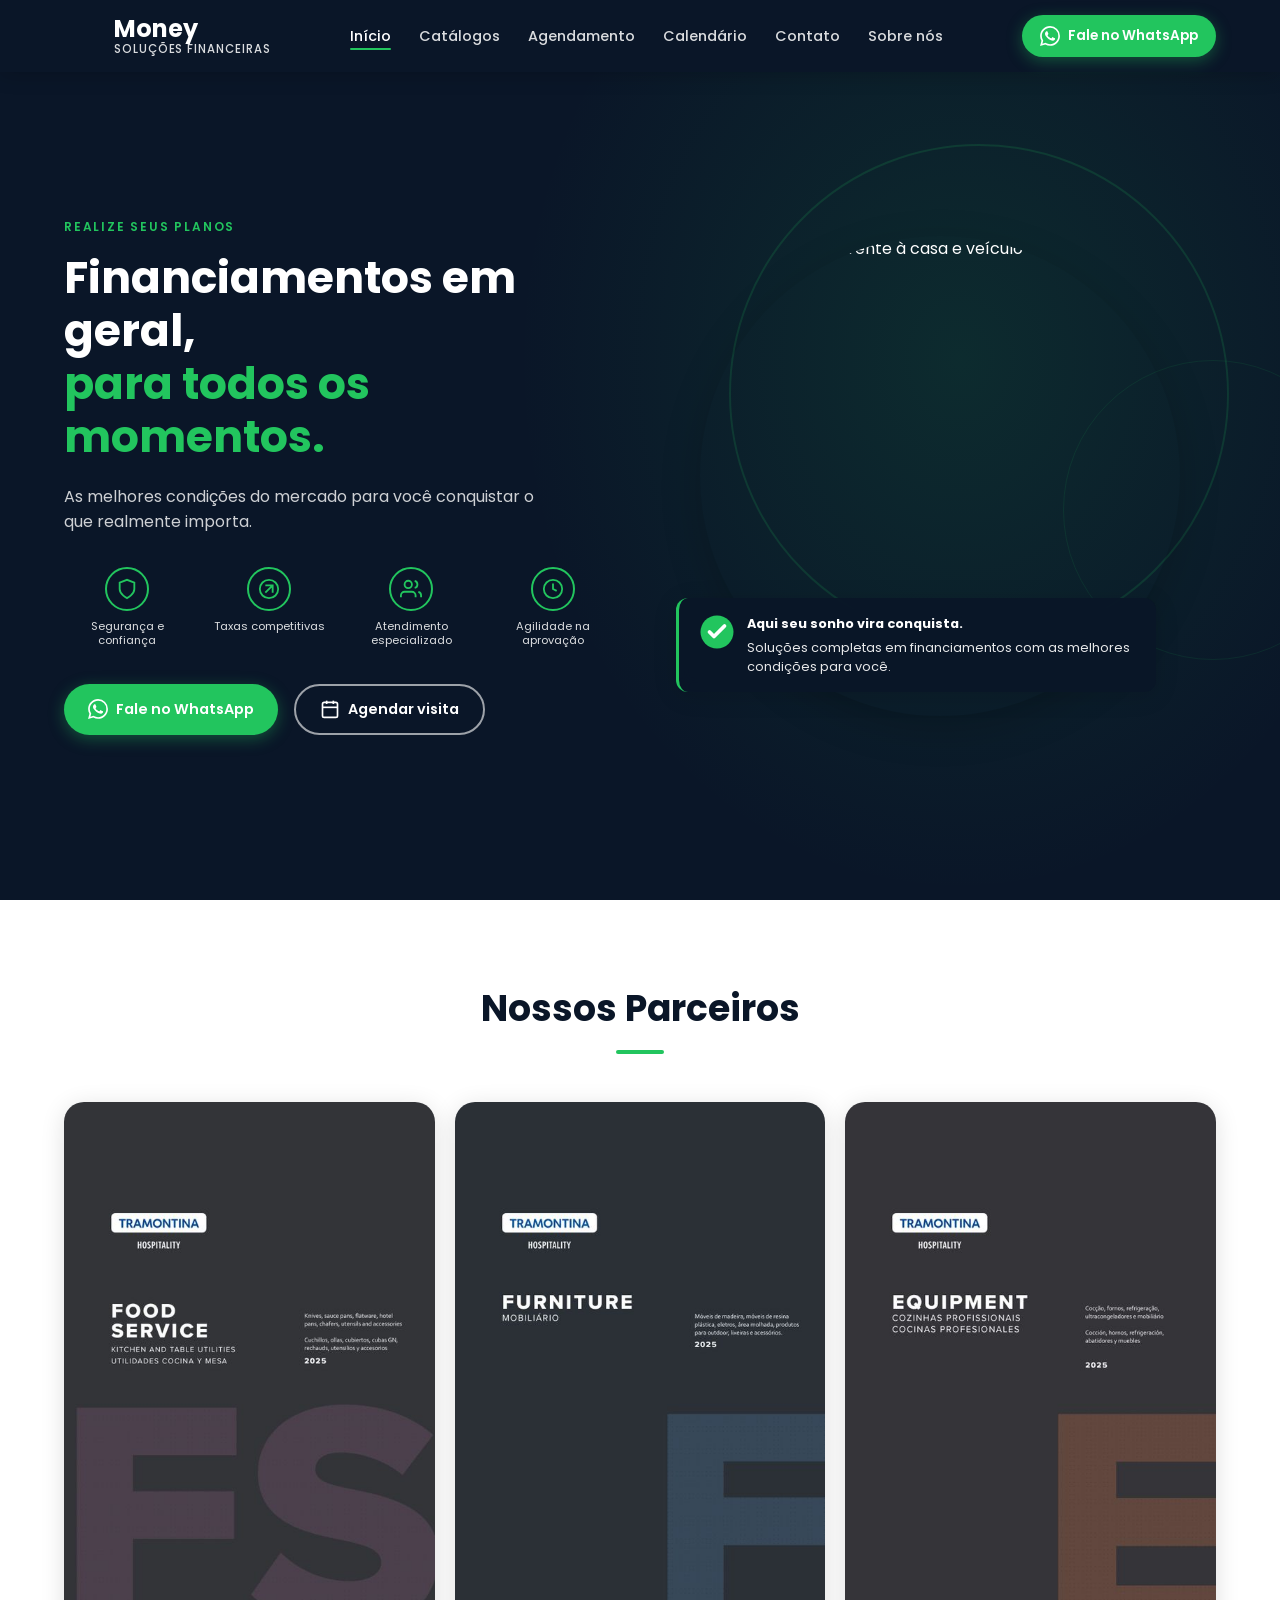
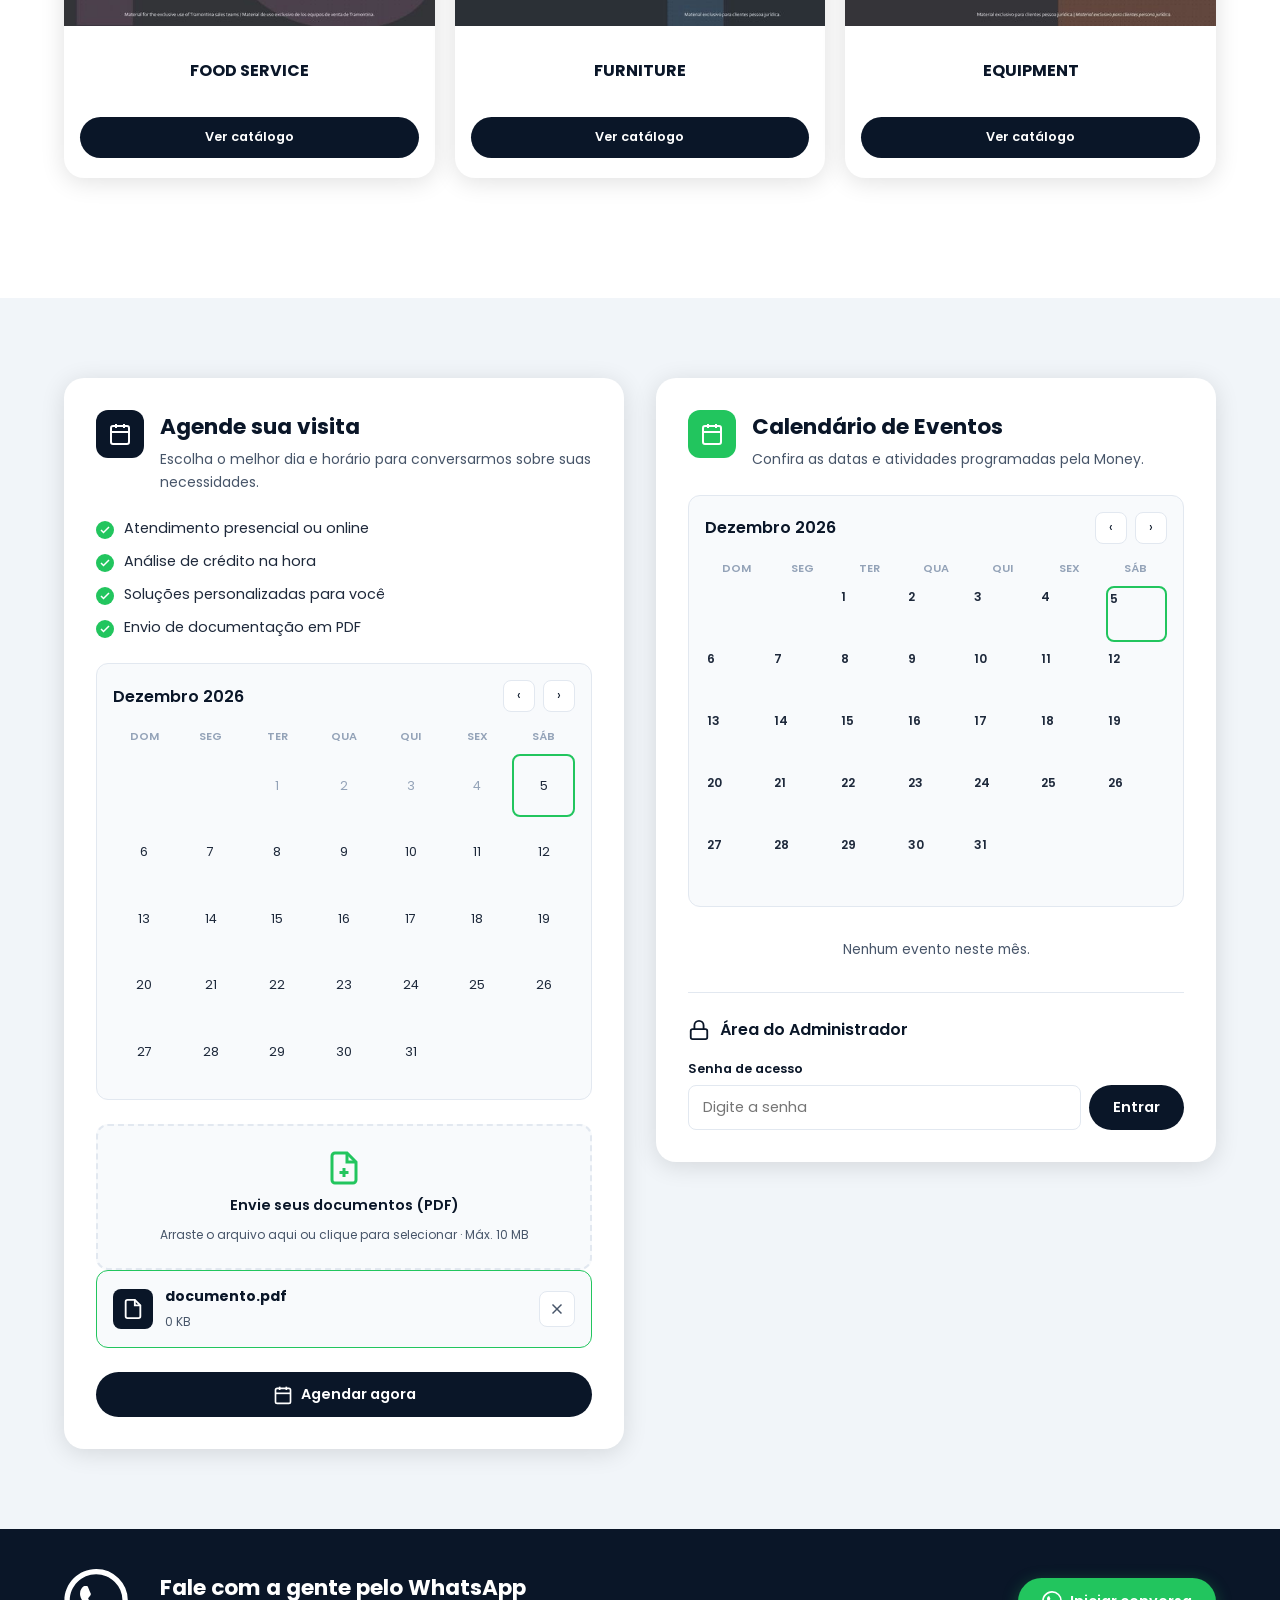
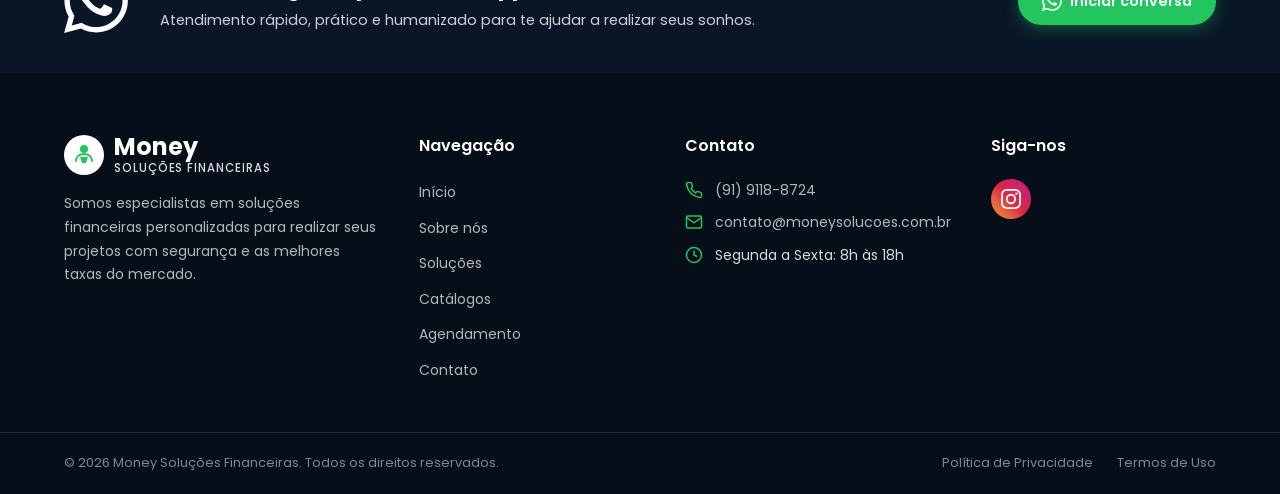
==== index.html @ 81b39c71 "Substituação" ====
<!DOCTYPE html>
<html lang="pt-BR">
<head>
  <meta charset="UTF-8">
  <meta name="viewport" content="width=device-width, initial-scale=1.0">
  <meta name="description" content="Money Soluções Financeiras — Financiamentos em geral com as melhores condições do mercado.">
  <title>Money Soluções Financeiras</title>
  <link rel="preconnect" href="https://fonts.googleapis.com">
  <link rel="preconnect" href="https://fonts.gstatic.com" crossorigin>
  <link href="https://fonts.googleapis.com/css2?family=Poppins:wght@400;500;600;700&display=swap" rel="stylesheet">
  <link rel="stylesheet" href="css/styles.css">
  <link rel="shortcut icon" href="imgs/favicon-32x32.png" type="image/x-icon">
</head>
<body>

  <!-- Header -->
  <header class="header" id="header">
    <div class="container header__inner">
      <a href="#inicio" class="logo">
        <span class="logo__icon" aria-hidden="true">
          
        </span>
        <span class="logo__text">
          <strong>Money</strong>
          <small>SOLUÇÕES FINANCEIRAS</small>
        </span>
      </a>

      <button class="nav-toggle" id="navToggle" aria-label="Abrir menu" aria-expanded="false">
        <span></span><span></span><span></span>
      </button>

      <nav class="nav" id="nav">
        <ul class="nav__list">
          <li><a href="#inicio" class="nav__link nav__link--active">Início</a></li>
          <li><a href="#catalogos" class="nav__link">Catálogos</a></li>
          <li><a href="#agendamento" class="nav__link">Agendamento</a></li>
          <li><a href="#calendario" class="nav__link">Calendário</a></li>
          <li><a href="#contato" class="nav__link">Contato</a></li>
          <li><a href="#sobre" class="nav__link">Sobre nós</a></li>
        </ul>
      </nav>

      <a href="https://wa.me/9191188724" class="btn btn--whatsapp btn--sm header__cta" target="_blank" rel="noopener">
        <svg class="icon" viewBox="0 0 24 24" aria-hidden="true"><path fill="currentColor" d="M17.472 14.382c-.297-.149-1.758-.867-2.03-.967-.273-.099-.471-.148-.67.15-.197.297-.767.966-.94 1.164-.173.199-.347.223-.644.075-.297-.15-1.255-.463-2.39-1.475-.883-.788-1.48-1.761-1.653-2.059-.173-.297-.018-.458.13-.606.134-.133.298-.347.446-.52.149-.174.198-.298.298-.497.099-.198.05-.371-.025-.52-.075-.149-.669-1.612-.916-2.207-.242-.579-.487-.5-.669-.51-.173-.008-.371-.01-.57-.01-.198 0-.52.074-.792.372-.272.297-1.04 1.016-1.04 2.479 0 1.462 1.065 2.875 1.213 3.074.149.198 2.096 3.2 5.077 4.487.709.306 1.262.489 1.694.625.712.227 1.36.195 1.871.118.571-.085 1.758-.719 2.006-1.413.248-.694.248-1.289.173-1.413-.074-.124-.272-.198-.57-.347m-5.421 7.403h-.004a9.87 9.87 0 01-5.031-1.378l-.361-.214-3.741.982.998-3.648-.235-.374a9.86 9.86 0 01-1.51-5.26c.001-5.45 4.436-9.884 9.888-9.884 2.64 0 5.122 1.03 6.988 2.898a9.825 9.825 0 012.893 6.994c-.003 5.45-4.435 9.884-9.885 9.884m8.413-18.297A11.815 11.815 0 0012.05 0C5.495 0 .16 5.335.157 11.892c0 2.096.547 4.142 1.588 5.945L.057 24l6.305-1.654a11.882 11.882 0 005.683 1.448h.005c6.554 0 11.89-5.335 11.893-11.893a11.821 11.821 0 00-3.48-8.413z"/></svg>
        Fale no WhatsApp
      </a>
    </div>
  </header>

  <main>
    <!-- Hero -->
    <section class="hero" id="inicio">
      <div class="hero__bg-shape" aria-hidden="true"></div>
      <div class="container hero__grid">
        <div class="hero__content">
          <p class="hero__label">REALIZE SEUS PLANOS</p>
          <h1 class="hero__title">
            Financiamentos em geral,<br>
            <span class="text-green">para todos os momentos.</span>
          </h1>
          <p class="hero__subtitle">
            As melhores condições do mercado para você conquistar o que realmente importa.
          </p>

          <ul class="hero__features">
            <li>
              <span class="feature-icon" aria-hidden="true">
                <svg viewBox="0 0 24 24" fill="none" stroke="currentColor" stroke-width="2"><path d="M12 22s8-4 8-10V5l-8-3-8 3v7c0 6 8 10 8 10z"/></svg>
              </span>
              <span>Segurança e confiança</span>
            </li>
            <li>
              <span class="feature-icon" aria-hidden="true">
                <svg viewBox="0 0 24 24" fill="none" stroke="currentColor" stroke-width="2"><circle cx="12" cy="12" r="10"/><path d="M16 8l-8 8M8 8h8v8"/></svg>
              </span>
              <span>Taxas competitivas</span>
            </li>
            <li>
              <span class="feature-icon" aria-hidden="true">
                <svg viewBox="0 0 24 24" fill="none" stroke="currentColor" stroke-width="2"><path d="M17 21v-2a4 4 0 00-4-4H5a4 4 0 00-4 4v2"/><circle cx="9" cy="7" r="4"/><path d="M23 21v-2a4 4 0 00-3-3.87M16 3.13a4 4 0 010 7.75"/></svg>
              </span>
              <span>Atendimento especializado</span>
            </li>
            <li>
              <span class="feature-icon" aria-hidden="true">
                <svg viewBox="0 0 24 24" fill="none" stroke="currentColor" stroke-width="2"><circle cx="12" cy="12" r="10"/><polyline points="12 6 12 12 16 14"/></svg>
              </span>
              <span>Agilidade na aprovação</span>
            </li>
          </ul>

          <div class="hero__actions">
            <a href="https://wa.me/9191188724" class="btn btn--whatsapp" target="_blank" rel="noopener">
              <svg class="icon" viewBox="0 0 24 24" aria-hidden="true"><path fill="currentColor" d="M17.472 14.382c-.297-.149-1.758-.867-2.03-.967-.273-.099-.471-.148-.67.15-.197.297-.767.966-.94 1.164-.173.199-.347.223-.644.075-.297-.15-1.255-.463-2.39-1.475-.883-.788-1.48-1.761-1.653-2.059-.173-.297-.018-.458.13-.606.134-.133.298-.347.446-.52.149-.174.198-.298.298-.497.099-.198.05-.371-.025-.52-.075-.149-.669-1.612-.916-2.207-.242-.579-.487-.5-.669-.51-.173-.008-.371-.01-.57-.01-.198 0-.52.074-.792.372-.272.297-1.04 1.016-1.04 2.479 0 1.462 1.065 2.875 1.213 3.074.149.198 2.096 3.2 5.077 4.487.709.306 1.262.489 1.694.625.712.227 1.36.195 1.871.118.571-.085 1.758-.719 2.006-1.413.248-.694.248-1.289.173-1.413-.074-.124-.272-.198-.57-.347m-5.421 7.403h-.004a9.87 9.87 0 01-5.031-1.378l-.361-.214-3.741.982.998-3.648-.235-.374a9.86 9.86 0 01-1.51-5.26c.001-5.45 4.436-9.884 9.888-9.884 2.64 0 5.122 1.03 6.988 2.898a9.825 9.825 0 012.893 6.994c-.003 5.45-4.435 9.884-9.885 9.884m8.413-18.297A11.815 11.815 0 0012.05 0C5.495 0 .16 5.335.157 11.892c0 2.096.547 4.142 1.588 5.945L.057 24l6.305-1.654a11.882 11.882 0 005.683 1.448h.005c6.554 0 11.89-5.335 11.893-11.893a11.821 11.821 0 00-3.48-8.413z"/></svg>
              Fale no WhatsApp
            </a>
            <a href="#agendamento" class="btn btn--outline">
              <svg class="icon" viewBox="0 0 24 24" fill="none" stroke="currentColor" stroke-width="2" aria-hidden="true"><rect x="3" y="4" width="18" height="18" rx="2"/><line x1="16" y1="2" x2="16" y2="6"/><line x1="8" y1="2" x2="8" y2="6"/><line x1="3" y1="10" x2="21" y2="10"/></svg>
              Agendar visita
            </a>
          </div>
        </div>

        <div class="hero__visual">
          <div class="hero__image-wrap">
            <img
              src="https://images.unsplash.com/photo-1600596542815-ffad4c1539a9?w=800&q=80"
              alt="Família feliz em frente à casa e veículo"
              class="hero__image"
              width="560"
              height="560"
              loading="eager"
            >
            <div class="hero__badge">
              <span class="hero__badge-icon" aria-hidden="true">
                <svg viewBox="0 0 24 24" fill="none"><circle cx="12" cy="12" r="11" fill="#22c55e"/><path d="M7 12l3 3 7-7" stroke="#fff" stroke-width="2.5" stroke-linecap="round" stroke-linejoin="round"/></svg>
              </span>
              <p><strong>Aqui seu sonho vira conquista.</strong> Soluções completas em financiamentos com as melhores condições para você.</p>
            </div>
          </div>
        </div>
      </div>
    </section>

    <!-- Catálogos -->
    <section class="catalogos section" id="catalogos">
      <div class="container">
        <header class="section-header">
          <h2 class="section-title">Nossos Parceiros</h2>
          <span class="section-title__line" aria-hidden="true"></span>
        </header>

        <div class="catalogos__grid">
          <article class="catalog-card">
            <div class="catalog-card__image">
              <img src="imgs/medium_AF_DIGITAL_2024_maio_catalogo_hospitality_FOOD_SERVICE_MI_001_d0ae84a3a0.jpg" alt="FOOD SERVICE" loading="lazy">
              
            </div>
            <div class="catalog-card__body">
              <h3>FOOD SERVICE</h3>
              <br>
              <a href="pdfcatalogos/Food_Service_eabf51e81a.pdf" class="btn btn--navy btn--block" target="_blank">Ver catálogo</a>
            </div>
          </article>

          <article class="catalog-card">
            <div class="catalog-card__image">
              <img src="imgs/medium_AF_DIGITAL_2024_maio_Livro_Catalogo_FURNITURE_001_edd5e7db1a.jpg" alt="FURNITURE" loading="lazy">
            </div>
            <div class="catalog-card__body">
              <h3>FURNITURE</h3>
              <br>
              <a href="pdfcatalogos/Furniture_2b51662fce.pdf" class="btn btn--navy btn--block" target="_blank">Ver catálogo</a>
            </div>
          </article>

          <article class="catalog-card">
            <div class="catalog-card__image">
              <img src="imgs/medium_Equipment_712d66e584.jpg" alt="EQUIPMENT" loading="lazy">
            </div>
            <div class="catalog-card__body">
              <h3>EQUIPMENT</h3>
              <br>
              <a href="pdfcatalogos/Catalogo_Hospitality_Equipment_3b099ab7de.pdf" class="btn btn--navy btn--block" target="_blank">Ver catálogo</a>
            </div>
          </article>
        </div>
      </div>
    </section>

    <!-- Agendamento -->
    <section class="dual section" id="agendamento">
      <div class="container dual__grid">
        <div class="dual-card dual-card--schedule">
          <div class="dual-card__header">
            <span class="dual-card__icon" aria-hidden="true">
              <svg viewBox="0 0 24 24" fill="none" stroke="currentColor" stroke-width="2"><rect x="3" y="4" width="18" height="18" rx="2"/><line x1="16" y1="2" x2="16" y2="6"/><line x1="8" y1="2" x2="8" y2="6"/><line x1="3" y1="10" x2="21" y2="10"/></svg>
            </span>
            <div>
              <h2>Agende sua visita</h2>
              <p>Escolha o melhor dia e horário para conversarmos sobre suas necessidades.</p>
            </div>
          </div>

          <ul class="check-list">
            <li>Atendimento presencial ou online</li>
            <li>Análise de crédito na hora</li>
            <li>Soluções personalizadas para você</li>
            <li>Envio de documentação em PDF</li>
          </ul>

          <div class="calendar" id="calendar" aria-label="Calendário de agendamento"></div>

          <div class="pdf-upload">
            <label class="pdf-upload__label" for="pdfAgendamento">
              <svg class="pdf-upload__icon" viewBox="0 0 24 24" fill="none" stroke="currentColor" stroke-width="2" aria-hidden="true">
                <path d="M14 2H6a2 2 0 00-2 2v16a2 2 0 002 2h12a2 2 0 002-2V8z"/>
                <polyline points="14 2 14 8 20 8"/>
                <line x1="12" y1="18" x2="12" y2="12"/>
                <line x1="9" y1="15" x2="15" y2="15"/>
              </svg>
              <span class="pdf-upload__title">Envie seus documentos (PDF)</span>
              <span class="pdf-upload__hint">Arraste o arquivo aqui ou clique para selecionar · Máx. 10 MB</span>
            </label>
            <input
              type="file"
              id="pdfAgendamento"
              class="pdf-upload__input"
              accept="application/pdf,.pdf"
              hidden
            >
            <div class="pdf-upload__preview" id="pdfPreview" hidden>
              <span class="pdf-upload__file-icon" aria-hidden="true">
                <svg viewBox="0 0 24 24" fill="none" stroke="currentColor" stroke-width="2"><path d="M14 2H6a2 2 0 00-2 2v16a2 2 0 002 2h12a2 2 0 002-2V8z"/><polyline points="14 2 14 8 20 8"/></svg>
              </span>
              <div class="pdf-upload__file-info">
                <strong id="pdfFileName">documento.pdf</strong>
                <span id="pdfFileSize">0 KB</span>
              </div>
              <button type="button" class="pdf-upload__remove" id="pdfRemove" aria-label="Remover arquivo">
                <svg viewBox="0 0 24 24" fill="none" stroke="currentColor" stroke-width="2"><line x1="18" y1="6" x2="6" y2="18"/><line x1="6" y1="6" x2="18" y2="18"/></svg>
              </button>
            </div>
            <p class="pdf-upload__error" id="pdfError" role="alert" hidden></p>
          </div>

          <button type="button" class="btn btn--navy btn--block" id="btnAgendar">
            <svg class="icon" viewBox="0 0 24 24" fill="none" stroke="currentColor" stroke-width="2" aria-hidden="true"><rect x="3" y="4" width="18" height="18" rx="2"/><line x1="16" y1="2" x2="16" y2="6"/><line x1="8" y1="2" x2="8" y2="6"/><line x1="3" y1="10" x2="21" y2="10"/></svg>
            Agendar agora
          </button>
        </div>

        <div class="dual-card dual-card--events" id="calendario">
          <div class="dual-card__header">
            <span class="dual-card__icon dual-card__icon--events" aria-hidden="true">
              <svg viewBox="0 0 24 24" fill="none" stroke="currentColor" stroke-width="2"><rect x="3" y="4" width="18" height="18" rx="2"/><line x1="16" y1="2" x2="16" y2="6"/><line x1="8" y1="2" x2="8" y2="6"/><line x1="3" y1="10" x2="21" y2="10"/><line x1="8" y1="14" x2="8" y2="14.01"/><line x1="12" y1="14" x2="12" y2="14.01"/><line x1="16" y1="14" x2="16" y2="14.01"/><line x1="8" y1="18" x2="8" y2="18.01"/><line x1="12" y1="18" x2="12" y2="18.01"/></svg>
            </span>
            <div>
              <h2>Calendário de Eventos</h2>
              <p>Confira as datas e atividades programadas pela Money.</p>
            </div>
          </div>

          <div class="calendar calendar--events" id="calendarEvents" aria-label="Calendário de eventos"></div>

          <ul class="events-list" id="eventsList" aria-label="Eventos do mês"></ul>

          <div class="admin-panel" id="adminPanel">
            <div class="admin-panel__header">
              <svg viewBox="0 0 24 24" fill="none" stroke="currentColor" stroke-width="2" aria-hidden="true"><rect x="3" y="11" width="18" height="11" rx="2"/><path d="M7 11V7a5 5 0 0110 0v4"/></svg>
              <h3>Área do Administrador</h3>
            </div>

            <form class="admin-login" id="adminLoginForm">
              <label for="adminPassword">Senha de acesso</label>
              <div class="admin-login__row">
                <input
                  type="password"
                  id="adminPassword"
                  name="adminPassword"
                  placeholder="Digite a senha"
                  autocomplete="current-password"
                  required
                >
                <button type="submit" class="btn btn--navy">Entrar</button>
              </div>
              <p class="admin-login__error" id="adminLoginError" role="alert" hidden></p>
            </form>

            <div class="admin-tools" id="adminTools" hidden>
              <p class="admin-tools__hint">
                Clique em um dia no calendário acima para cadastrar ou editar o nome do evento.
              </p>
              <p class="admin-tools__date" id="adminSelectedDate">Nenhuma data selecionada</p>
              <label for="adminEventName">Nome do evento</label>
              <input
                type="text"
                id="adminEventName"
                placeholder="Ex.: Palestra de financiamento"
                maxlength="80"
              >
              <div class="admin-tools__actions">
                <button type="button" class="btn btn--whatsapp" id="btnSaveEvent">Salvar evento</button>
                <button type="button" class="btn btn--outline-admin" id="btnRemoveEvent">Remover</button>
              </div>
              <button type="button" class="btn btn--navy btn--block admin-logout" id="btnAdminLogout">Sair da área administrativa</button>
            </div>
          </div>
        </div>
      </div>
    </section>

    <!-- WhatsApp CTA -->
    <section class="whatsapp-bar">
      <div class="container whatsapp-bar__inner">
        <span class="whatsapp-bar__icon" aria-hidden="true">
          <svg viewBox="0 0 24 24"><path fill="currentColor" d="M17.472 14.382c-.297-.149-1.758-.867-2.03-.967-.273-.099-.471-.148-.67.15-.197.297-.767.966-.94 1.164-.173.199-.347.223-.644.075-.297-.15-1.255-.463-2.39-1.475-.883-.788-1.48-1.761-1.653-2.059-.173-.297-.018-.458.13-.606.134-.133.298-.347.446-.52.149-.174.198-.298.298-.497.099-.198.05-.371-.025-.52-.075-.149-.669-1.612-.916-2.207-.242-.579-.487-.5-.669-.51-.173-.008-.371-.01-.57-.01-.198 0-.52.074-.792.372-.272.297-1.04 1.016-1.04 2.479 0 1.462 1.065 2.875 1.213 3.074.149.198 2.096 3.2 5.077 4.487.709.306 1.262.489 1.694.625.712.227 1.36.195 1.871.118.571-.085 1.758-.719 2.006-1.413.248-.694.248-1.289.173-1.413-.074-.124-.272-.198-.57-.347m-5.421 7.403h-.004a9.87 9.87 0 01-5.031-1.378l-.361-.214-3.741.982.998-3.648-.235-.374a9.86 9.86 0 01-1.51-5.26c.001-5.45 4.436-9.884 9.888-9.884 2.64 0 5.122 1.03 6.988 2.898a9.825 9.825 0 012.893 6.994c-.003 5.45-4.435 9.884-9.885 9.884m8.413-18.297A11.815 11.815 0 0012.05 0C5.495 0 .16 5.335.157 11.892c0 2.096.547 4.142 1.588 5.945L.057 24l6.305-1.654a11.882 11.882 0 005.683 1.448h.005c6.554 0 11.89-5.335 11.893-11.893a11.821 11.821 0 00-3.48-8.413z"/></svg>
        </span>
        <div class="whatsapp-bar__text">
          <h2>Fale com a gente pelo WhatsApp</h2>
          <p>Atendimento rápido, prático e humanizado para te ajudar a realizar seus sonhos.</p>
        </div>
        <a href="https://wa.me/9191188724" class="btn btn--whatsapp" target="_blank" rel="noopener">
          <svg class="icon" viewBox="0 0 24 24" aria-hidden="true"><path fill="currentColor" d="M17.472 14.382c-.297-.149-1.758-.867-2.03-.967-.273-.099-.471-.148-.67.15-.197.297-.767.966-.94 1.164-.173.199-.347.223-.644.075-.297-.15-1.255-.463-2.39-1.475-.883-.788-1.48-1.761-1.653-2.059-.173-.297-.018-.458.13-.606.134-.133.298-.347.446-.52.149-.174.198-.298.298-.497.099-.198.05-.371-.025-.52-.075-.149-.669-1.612-.916-2.207-.242-.579-.487-.5-.669-.51-.173-.008-.371-.01-.57-.01-.198 0-.52.074-.792.372-.272.297-1.04 1.016-1.04 2.479 0 1.462 1.065 2.875 1.213 3.074.149.198 2.096 3.2 5.077 4.487.709.306 1.262.489 1.694.625.712.227 1.36.195 1.871.118.571-.085 1.758-.719 2.006-1.413.248-.694.248-1.289.173-1.413-.074-.124-.272-.198-.57-.347m-5.421 7.403h-.004a9.87 9.87 0 01-5.031-1.378l-.361-.214-3.741.982.998-3.648-.235-.374a9.86 9.86 0 01-1.51-5.26c.001-5.45 4.436-9.884 9.888-9.884 2.64 0 5.122 1.03 6.988 2.898a9.825 9.825 0 012.893 6.994c-.003 5.45-4.435 9.884-9.885 9.884m8.413-18.297A11.815 11.815 0 0012.05 0C5.495 0 .16 5.335.157 11.892c0 2.096.547 4.142 1.588 5.945L.057 24l6.305-1.654a11.882 11.882 0 005.683 1.448h.005c6.554 0 11.89-5.335 11.893-11.893a11.821 11.821 0 00-3.48-8.413z"/></svg>
          Iniciar conversa
        </a>
      </div>
    </section>
  </main>

  <!-- Footer -->
  <footer class="footer" id="contato">
    <div class="container footer__grid">
      <div class="footer__brand" id="sobre">
        <a href="#inicio" class="logo logo--footer">
          <span class="logo__icon" aria-hidden="true">
            <svg viewBox="0 0 40 40" fill="none"><circle cx="20" cy="20" r="20" fill="#fff"/><path d="M12 26c0-4 3-7 8-7s8 3 8 7" stroke="#22c55e" stroke-width="2" stroke-linecap="round"/><circle cx="20" cy="14" r="4" fill="#22c55e"/><path d="M16 22h8l-2 6h-4l-2-6z" fill="#22c55e"/></svg>
          </span>
          <span class="logo__text">
            <strong>Money</strong>
            <small>SOLUÇÕES FINANCEIRAS</small>
          </span>
        </a>
        <p>Somos especialistas em soluções financeiras personalizadas para realizar seus projetos com segurança e as melhores taxas do mercado.</p>
      </div>

      <div class="footer__col">
        <h3>Navegação</h3>
        <ul>
          <li><a href="#inicio">Início</a></li>
          <li><a href="#sobre">Sobre nós</a></li>
          <li><a href="#solucoes">Soluções</a></li>
          <li><a href="#catalogos">Catálogos</a></li>
          <li><a href="#agendamento">Agendamento</a></li>
          <li><a href="#contato">Contato</a></li>
        </ul>
      </div>

      <div class="footer__col">
        <h3>Contato</h3>
        <ul class="footer__contact">
          <li>
            <svg viewBox="0 0 24 24" fill="none" stroke="currentColor" stroke-width="2" aria-hidden="true"><path d="M22 16.92v3a2 2 0 01-2.18 2 19.79 19.79 0 01-8.63-3.07 19.5 19.5 0 01-6-6 19.79 19.79 0 01-3.07-8.67A2 2 0 014.11 2h3a2 2 0 012 1.72c.127.96.361 1.903.7 2.81a2 2 0 01-.45 2.11L8.09 9.91a16 16 0 006 6l1.27-1.27a2 2 0 012.11-.45c.907.339 1.85.573 2.81.7A2 2 0 0122 16.92z"/></svg>
            <a href="tel:+9191188724">(91) 9118-8724</a>
          </li>
          <li>
            <svg viewBox="0 0 24 24" fill="none" stroke="currentColor" stroke-width="2" aria-hidden="true"><path d="M4 4h16c1.1 0 2 .9 2 2v12c0 1.1-.9 2-2 2H4c-1.1 0-2-.9-2-2V6c0-1.1.9-2 2-2z"/><polyline points="22,6 12,13 2,6"/></svg>
            <a href="mailto:contato@moneysolucoes.com.br">contato@moneysolucoes.com.br</a>
          </li>
          <li>
            <svg viewBox="0 0 24 24" fill="none" stroke="currentColor" stroke-width="2" aria-hidden="true"><circle cx="12" cy="12" r="10"/><polyline points="12 6 12 12 16 14"/></svg>
            <span>Segunda a Sexta: 8h às 18h</span>
          </li>
        </ul>
      </div>

      <div class="footer__col">
        <h3>Siga-nos</h3>
        <div class="footer__social">
          <a href="https://www.instagram.com/moneysolucoes_?igsh=MWNoZ2EzMGhvNzdicQ==" class="social-link social-link--ig" aria-label="Instagram">
            <svg viewBox="0 0 24 24" fill="currentColor"><path d="M12 2.163c3.204 0 3.584.012 4.85.07 3.252.148 4.771 1.691 4.919 4.919.058 1.265.069 1.645.069 4.849 0 3.205-.012 3.584-.069 4.849-.149 3.225-1.664 4.771-4.919 4.919-1.266.058-1.644.07-4.85.07-3.204 0-3.584-.012-4.849-.07-3.26-.149-4.771-1.699-4.919-4.92-.058-1.265-.07-1.644-.07-4.849 0-3.204.013-3.583.07-4.849.149-3.227 1.664-4.771 4.919-4.919 1.266-.057 1.645-.069 4.849-.069zM12 0C8.741 0 8.333.014 7.053.072 2.695.272.273 2.69.073 7.052.014 8.333 0 8.741 0 12c0 3.259.014 3.668.072 4.948.2 4.358 2.618 6.78 6.98 6.98C8.333 23.986 8.741 24 12 24c3.259 0 3.668-.014 4.948-.072 4.354-.2 6.782-2.618 6.979-6.98.059-1.28.073-1.689.073-4.948 0-3.259-.014-3.667-.072-4.947-.196-4.354-2.617-6.78-6.979-6.98C15.668.014 15.259 0 12 0zm0 5.838a6.162 6.162 0 100 12.324 6.162 6.162 0 000-12.324zM12 16a4 4 0 110-8 4 4 0 010 8zm6.406-11.845a1.44 1.44 0 100 2.881 1.44 1.44 0 000-2.881z"/></svg>
          </a>
          
        </div>
      </div>
    </div>

    <div class="footer__bottom">
      <div class="container footer__bottom-inner">
        <p>&copy; 2026 Money Soluções Financeiras. Todos os direitos reservados.</p>
        <div class="footer__legal">
          <a href="#">Política de Privacidade</a>
          <a href="#">Termos de Uso</a>
        </div>
      </div>
    </div>
  </footer>

  <script src="js/main.js"></script>
</body>
</html>
---- css/styles.css ----
/* ===== Variables ===== */
:root {
  --navy: #0a1628;
  --navy-dark: #060e1a;
  --navy-mid: #0f2744;
  --green: #22c55e;
  --green-dark: #16a34a;
  --green-light: #4ade80;
  --white: #ffffff;
  --gray-50: #f8fafc;
  --gray-100: #f1f5f9;
  --gray-200: #e2e8f0;
  --gray-400: #94a3b8;
  --gray-600: #475569;
  --gray-800: #1e293b;
  --shadow: 0 4px 24px rgba(0, 0, 0, 0.12);
  --shadow-lg: 0 12px 40px rgba(0, 0, 0, 0.18);
  --radius: 12px;
  --radius-lg: 20px;
  --radius-pill: 999px;
  --font: 'Poppins', system-ui, sans-serif;
  --header-h: 72px;
  --transition: 0.25s ease;
}

/* ===== Reset ===== */
*, *::before, *::after {
  box-sizing: border-box;
  margin: 0;
  padding: 0;
}

html {
  scroll-behavior: smooth;
}

body {
  font-family: var(--font);
  font-size: 16px;
  line-height: 1.6;
  color: var(--gray-800);
  background: var(--white);
  overflow-x: hidden;
}

img {
  max-width: 100%;
  height: auto;
  display: block;
}

a {
  color: inherit;
  text-decoration: none;
}

ul {
  list-style: none;
}

button {
  font-family: inherit;
  cursor: pointer;
  border: none;
  background: none;
}

/* ===== Utilities ===== */
.container {
  width: 100%;
  max-width: 1200px;
  margin: 0 auto;
  padding: 0 24px;
}

.text-green {
  color: var(--green);
}

.section {
  padding: 80px 0;
}

.section-header {
  text-align: center;
  margin-bottom: 48px;
}

.section-title {
  font-size: clamp(1.75rem, 4vw, 2.25rem);
  font-weight: 700;
  color: var(--navy);
}

.section-title__line {
  display: block;
  width: 48px;
  height: 4px;
  background: var(--green);
  border-radius: 2px;
  margin: 12px auto 0;
}

.icon {
  width: 20px;
  height: 20px;
  flex-shrink: 0;
}

.icon--arrow {
  width: 18px;
  height: 18px;
}

/* ===== Buttons ===== */
.btn {
  display: inline-flex;
  align-items: center;
  justify-content: center;
  gap: 8px;
  padding: 12px 24px;
  font-size: 0.9rem;
  font-weight: 600;
  border-radius: var(--radius-pill);
  transition: transform var(--transition), box-shadow var(--transition), background var(--transition);
  white-space: nowrap;
}

.btn:hover {
  transform: translateY(-2px);
}

.btn--sm {
  padding: 10px 18px;
  font-size: 0.85rem;
}

.btn--whatsapp {
  background: var(--green);
  color: var(--white);
  box-shadow: 0 4px 16px rgba(34, 197, 94, 0.35);
}

.btn--whatsapp:hover {
  background: var(--green-dark);
  box-shadow: 0 6px 20px rgba(34, 197, 94, 0.45);
}

.btn--outline {
  background: transparent;
  color: var(--white);
  border: 2px solid rgba(255, 255, 255, 0.6);
}

.btn--outline:hover {
  background: rgba(255, 255, 255, 0.1);
  border-color: var(--white);
}

.btn--navy {
  background: var(--navy);
  color: var(--white);
}

.btn--navy:hover {
  background: var(--navy-mid);
}

.btn--block {
  width: 100%;
}

.btn--wide {
  padding: 16px 40px;
  font-size: 1rem;
}

/* ===== Header ===== */
.header {
  position: fixed;
  top: 0;
  left: 0;
  right: 0;
  z-index: 1000;
  background: var(--navy);
  height: var(--header-h);
  box-shadow: 0 2px 20px rgba(0, 0, 0, 0.2);
}

.header__inner {
  display: flex;
  align-items: center;
  justify-content: space-between;
  height: var(--header-h);
  gap: 24px;
}

.logo {
  display: flex;
  align-items: center;
  gap: 10px;
  color: var(--white);
  flex-shrink: 0;
}

.logo__icon {
  width: 40px;
  height: 40px;
  flex-shrink: 0;
}

.logo__icon svg {
  width: 100%;
  height: 100%;
}

.logo__text {
  display: flex;
  flex-direction: column;
  line-height: 1.2;
}

.logo__text strong {
  font-size: 1.5rem;
  font-weight: 700;
}

.logo__text small {
  font-size: 0.72rem;
  letter-spacing: 0.08em;
  opacity: 0.85;
  font-weight: 500;
}

.nav__list {
  display: flex;
  align-items: center;
  gap: 28px;
}

.nav__link {
  color: rgba(255, 255, 255, 0.85);
  font-size: 0.9rem;
  font-weight: 500;
  transition: color var(--transition);
  position: relative;
  padding-bottom: 4px;
}

.nav__link:hover,
.nav__link--active {
  color: var(--white);
}

.nav__link--active::after {
  content: '';
  position: absolute;
  bottom: 0;
  left: 0;
  right: 0;
  height: 2px;
  background: var(--green);
  border-radius: 1px;
}

.nav-toggle {
  display: none;
  flex-direction: column;
  gap: 5px;
  padding: 8px;
}

.nav-toggle span {
  display: block;
  width: 24px;
  height: 2px;
  background: var(--white);
  border-radius: 2px;
  transition: var(--transition);
}

.header__cta {
  flex-shrink: 0;
}

/* ===== Hero ===== */
.hero {
  position: relative;
  background: var(--navy);
  color: var(--white);
  padding: calc(var(--header-h) + 60px) 0 80px;
  overflow: hidden;
  min-height: 100vh;
  display: flex;
  align-items: center;
}

.hero__bg-shape {
  position: absolute;
  top: -20%;
  right: -10%;
  width: 70%;
  height: 120%;
  background: radial-gradient(ellipse at center, rgba(34, 197, 94, 0.12) 0%, transparent 70%);
  pointer-events: none;
}

.hero__bg-shape::before {
  content: '';
  position: absolute;
  top: 30%;
  right: 20%;
  width: 500px;
  height: 500px;
  border: 2px solid rgba(34, 197, 94, 0.15);
  border-radius: 50%;
}

.hero__bg-shape::after {
  content: '';
  position: absolute;
  top: 50%;
  right: 5%;
  width: 300px;
  height: 300px;
  border: 1px solid rgba(34, 197, 94, 0.1);
  border-radius: 50%;
}

.hero__grid {
  display: grid;
  grid-template-columns: 1fr 1fr;
  gap: 48px;
  align-items: center;
  position: relative;
  z-index: 1;
}

.hero__label {
  font-size: 0.75rem;
  font-weight: 600;
  letter-spacing: 0.15em;
  color: var(--green);
  margin-bottom: 16px;
}

.hero__title {
  font-size: clamp(2rem, 4.5vw, 2.75rem);
  font-weight: 700;
  line-height: 1.2;
  margin-bottom: 20px;
}

.hero__subtitle {
  font-size: 1rem;
  color: rgba(255, 255, 255, 0.8);
  margin-bottom: 32px;
  max-width: 480px;
}

.hero__features {
  display: grid;
  grid-template-columns: repeat(4, 1fr);
  gap: 16px;
  margin-bottom: 36px;
}

.hero__features li {
  display: flex;
  flex-direction: column;
  align-items: center;
  text-align: center;
  gap: 8px;
}

.hero__features span:last-child {
  font-size: 0.7rem;
  color: rgba(255, 255, 255, 0.85);
  line-height: 1.3;
}

.feature-icon {
  width: 44px;
  height: 44px;
  display: flex;
  align-items: center;
  justify-content: center;
  border: 2px solid var(--green);
  border-radius: 50%;
  color: var(--green);
}

.feature-icon svg {
  width: 22px;
  height: 22px;
}

.hero__actions {
  display: flex;
  flex-wrap: wrap;
  gap: 16px;
}

.hero__visual {
  display: flex;
  justify-content: center;
}

.hero__image-wrap {
  position: relative;
  width: 100%;
  max-width: 480px;
}

.hero__image {
  width: 100%;
  aspect-ratio: 1;
  object-fit: cover;
  border-radius: 50%;
  box-shadow: var(--shadow-lg);
}

.hero__badge {
  position: absolute;
  bottom: 24px;
  left: -24px;
  right: 24px;
  background: rgba(10, 22, 40, 0.92);
  backdrop-filter: blur(8px);
  padding: 16px 20px;
  border-radius: var(--radius);
  display: flex;
  gap: 12px;
  align-items: flex-start;
  box-shadow: var(--shadow);
  border-left: 3px solid var(--green);
}

.hero__badge-icon svg {
  width: 36px;
  height: 36px;
  flex-shrink: 0;
}

.hero__badge p {
  font-size: 0.8rem;
  line-height: 1.5;
  color: rgba(255, 255, 255, 0.9);
}

.hero__badge strong {
  color: var(--white);
  display: block;
  margin-bottom: 4px;
}

/* ===== Catálogos ===== */
.catalogos {
  background: var(--white);
}

.catalogos__grid {
  display: grid;
  grid-template-columns: repeat(3, 1fr);
  gap: 20px;
  margin-bottom: 40px;
}

.catalog-card {
  background: var(--white);
  border-radius: var(--radius-lg);
  overflow: hidden;
  box-shadow: var(--shadow);
  transition: transform var(--transition), box-shadow var(--transition);
  display: flex;
  flex-direction: column;
}

.catalog-card:hover {
  transform: translateY(-6px);
  box-shadow: var(--shadow-lg);
}

.catalog-card__image {
  position: relative;

  overflow: hidden;
}

.catalog-card__image img {
  width: 100%;
  height: 100%;
  object-fit: cover;
  transition: transform 0.4s ease;
}

.catalog-card:hover .catalog-card__image img {
  transform: scale(1.05);
}

.catalog-card__icon {
  position: absolute;
  bottom: -20px;
  left: 50%;
  transform: translateX(-50%);
  width: 44px;
  height: 44px;
  background: var(--green);
  color: var(--white);
  border-radius: 50%;
  display: flex;
  align-items: center;
  justify-content: center;
  border: 3px solid var(--white);
  z-index: 2;
}

.catalog-card__icon svg {
  width: 22px;
  height: 22px;
}

.catalog-card__body {
  padding: 32px 16px 20px;
  text-align: center;
  flex: 1;
  display: flex;
  flex-direction: column;
}

.catalog-card__body h3 {
  font-size: 1rem;
  font-weight: 700;
  color: var(--navy);
  margin-bottom: 8px;
}

.catalog-card__body p {
  font-size: 0.75rem;
  color: var(--gray-600);
  margin-bottom: 16px;
  flex: 1;
  line-height: 1.5;
}

.catalog-card__body .btn {
  font-size: 0.8rem;
  padding: 10px 16px;
}

.catalogos__footer {
  text-align: center;
}

/* ===== Dual section ===== */
.dual {
  background: var(--gray-100);
}

.dual__grid {
  display: grid;
  grid-template-columns: 1fr 1fr;
  gap: 32px;
  align-items: start;
}

.dual-card {
  background: var(--white);
  border-radius: var(--radius-lg);
  padding: 32px;
  box-shadow: var(--shadow);
}

.dual-card__header {
  display: flex;
  gap: 16px;
  margin-bottom: 24px;
}

.dual-card__icon {
  width: 48px;
  height: 48px;
  background: var(--navy);
  color: var(--white);
  border-radius: var(--radius);
  display: flex;
  align-items: center;
  justify-content: center;
  flex-shrink: 0;
}

.dual-card__icon svg {
  width: 24px;
  height: 24px;
}

.dual-card__icon--events {
  background: var(--green);
}

.dual-card__header h2 {
  font-size: 1.35rem;
  font-weight: 700;
  color: var(--navy);
  margin-bottom: 4px;
}

.dual-card__header p {
  font-size: 0.875rem;
  color: var(--gray-600);
}

.check-list {
  margin-bottom: 24px;
}

.check-list li {
  position: relative;
  padding-left: 28px;
  margin-bottom: 10px;
  font-size: 0.9rem;
  color: var(--gray-800);
}

.check-list li::before {
  content: '';
  position: absolute;
  left: 0;
  top: 4px;
  width: 18px;
  height: 18px;
  background: var(--green);
  border-radius: 50%;
  background-image: url("data:image/svg+xml,%3Csvg xmlns='http://www.w3.org/2000/svg' viewBox='0 0 24 24' fill='none' stroke='white' stroke-width='3'%3E%3Cpolyline points='20 6 9 17 4 12'/%3E%3C/svg%3E");
  background-size: 12px;
  background-position: center;
  background-repeat: no-repeat;
}

/* ===== Calendar ===== */
.calendar {
  background: var(--gray-50);
  border-radius: var(--radius);
  padding: 16px;
  margin-bottom: 24px;
  border: 1px solid var(--gray-200);
}

.calendar__header {
  display: flex;
  align-items: center;
  justify-content: space-between;
  margin-bottom: 16px;
}

.calendar__header h3 {
  font-size: 1rem;
  font-weight: 600;
  color: var(--navy);
  text-transform: capitalize;
}

.calendar__nav {
  display: flex;
  gap: 8px;
}

.calendar__nav button {
  width: 32px;
  height: 32px;
  border-radius: 8px;
  background: var(--white);
  border: 1px solid var(--gray-200);
  color: var(--navy);
  display: flex;
  align-items: center;
  justify-content: center;
  transition: background var(--transition);
}

.calendar__nav button:hover {
  background: var(--green);
  color: var(--white);
  border-color: var(--green);
}

.calendar__weekdays {
  display: grid;
  grid-template-columns: repeat(7, 1fr);
  gap: 4px;
  margin-bottom: 8px;
}

.calendar__weekdays span {
  text-align: center;
  font-size: 0.7rem;
  font-weight: 600;
  color: var(--gray-400);
  text-transform: uppercase;
}

.calendar__days {
  display: grid;
  grid-template-columns: repeat(7, 1fr);
  gap: 4px;
}

.calendar__day {
  aspect-ratio: 1;
  display: flex;
  align-items: center;
  justify-content: center;
  font-size: 0.8rem;
  border-radius: 8px;
  color: var(--gray-800);
  transition: background var(--transition), color var(--transition);
}

.calendar__day--empty {
  pointer-events: none;
}

.calendar__day:not(.calendar__day--empty):not(.calendar__day--disabled):hover {
  background: var(--gray-200);
  cursor: pointer;
}

.calendar__day--disabled {
  color: var(--gray-400);
  cursor: not-allowed;
}

.calendar__day--selected {
  background: var(--green) !important;
  color: var(--white) !important;
  font-weight: 600;
}

.calendar__day--today {
  border: 2px solid var(--green);
}

/* Events calendar */
.calendar--events .calendar__days {
  gap: 6px;
}

.calendar--events .calendar__day {
  flex-direction: column;
  align-items: stretch;
  justify-content: flex-start;
  min-height: 56px;
  height: auto;
  aspect-ratio: auto;
  padding: 4px 2px;
  font-size: 0.75rem;
  gap: 2px;
}

.calendar--events .calendar__day-num {
  font-weight: 600;
  line-height: 1.2;
}

.calendar__day-event {
  display: block;
  font-size: 0.55rem;
  font-weight: 500;
  line-height: 1.15;
  color: var(--white);
  background: var(--green);
  border-radius: 4px;
  padding: 2px 3px;
  overflow: hidden;
  text-overflow: ellipsis;
  white-space: nowrap;
  max-width: 100%;
}

.calendar__day--has-event:not(.calendar__day--selected) {
  background: rgba(34, 197, 94, 0.12);
}

.calendar__day--admin-mode:not(.calendar__day--empty):not(.calendar__day--disabled) {
  cursor: pointer;
  border: 1px dashed var(--gray-200);
}

.calendar__day--admin-mode:not(.calendar__day--empty):hover {
  border-color: var(--green);
  background: rgba(34, 197, 94, 0.08);
}

.calendar__day--admin-pick {
  outline: 2px solid var(--navy);
  outline-offset: 1px;
}

.events-list {
  margin-bottom: 24px;
  max-height: 140px;
  overflow-y: auto;
}

.events-list:empty {
  display: none;
}

.events-list__item {
  display: flex;
  gap: 12px;
  align-items: flex-start;
  padding: 10px 12px;
  background: var(--gray-50);
  border-radius: 8px;
  margin-bottom: 8px;
  border-left: 3px solid var(--green);
}

.events-list__date {
  font-size: 0.75rem;
  font-weight: 700;
  color: var(--navy);
  white-space: nowrap;
}

.events-list__name {
  font-size: 0.85rem;
  color: var(--gray-800);
}

.events-list__empty {
  font-size: 0.85rem;
  color: var(--gray-600);
  text-align: center;
  padding: 8px 0;
}

/* Admin panel */
.admin-panel {
  margin-top: 8px;
  padding-top: 24px;
  border-top: 1px solid var(--gray-200);
}

.admin-panel__header {
  display: flex;
  align-items: center;
  gap: 10px;
  margin-bottom: 16px;
}

.admin-panel__header svg {
  width: 22px;
  height: 22px;
  color: var(--navy);
}

.admin-panel__header h3 {
  font-size: 1rem;
  font-weight: 600;
  color: var(--navy);
}

.admin-login label,
.admin-tools label {
  display: block;
  font-size: 0.8rem;
  font-weight: 600;
  color: var(--navy);
  margin-bottom: 6px;
}

.admin-login__row {
  display: flex;
  gap: 8px;
}

.admin-login__row input,
.admin-tools input[type="text"] {
  flex: 1;
  padding: 10px 14px;
  border: 1px solid var(--gray-200);
  border-radius: 8px;
  font-family: inherit;
  font-size: 0.9rem;
}

.admin-login__row input:focus,
.admin-tools input[type="text"]:focus {
  outline: none;
  border-color: var(--green);
  box-shadow: 0 0 0 3px rgba(34, 197, 94, 0.15);
}

.admin-login__error {
  margin-top: 8px;
  font-size: 0.8rem;
  color: #dc2626;
}

.admin-tools__hint {
  font-size: 0.8rem;
  color: var(--gray-600);
  margin-bottom: 12px;
}

.admin-tools__date {
  font-size: 0.9rem;
  font-weight: 600;
  color: var(--green-dark);
  margin-bottom: 12px;
}

.admin-tools input[type="text"] {
  width: 100%;
  margin-bottom: 12px;
}

.admin-tools__actions {
  display: flex;
  flex-wrap: wrap;
  gap: 8px;
  margin-bottom: 16px;
}

.admin-tools__actions .btn {
  flex: 1;
  min-width: 120px;
}

.btn--outline-admin {
  background: var(--white);
  color: var(--navy);
  border: 2px solid var(--gray-200);
  padding: 12px 20px;
  border-radius: var(--radius-pill);
  font-size: 0.9rem;
  font-weight: 600;
}

.btn--outline-admin:hover {
  border-color: #dc2626;
  color: #dc2626;
}

.admin-logout {
  margin-top: 4px;
}

.admin-login.is-hidden {
  display: none;
}

/* ===== PDF upload (agendamento) ===== */
.pdf-upload {
  margin-bottom: 24px;
}

.pdf-upload__label {
  display: flex;
  flex-direction: column;
  align-items: center;
  justify-content: center;
  gap: 8px;
  padding: 24px 16px;
  background: var(--gray-50);
  border: 2px dashed var(--gray-200);
  border-radius: var(--radius);
  cursor: pointer;
  transition: border-color var(--transition), background var(--transition);
  text-align: center;
}

.pdf-upload__label:hover,
.pdf-upload.is-dragover .pdf-upload__label {
  border-color: var(--green);
  background: rgba(34, 197, 94, 0.06);
}

.pdf-upload.has-file .pdf-upload__label {
  display: none;
}

.pdf-upload__icon {
  width: 36px;
  height: 36px;
  color: var(--green);
}

.pdf-upload__title {
  font-size: 0.9rem;
  font-weight: 600;
  color: var(--navy);
}

.pdf-upload__hint {
  font-size: 0.75rem;
  color: var(--gray-600);
}

.pdf-upload__preview {
  display: flex;
  align-items: center;
  gap: 12px;
  padding: 14px 16px;
  background: var(--gray-50);
  border: 1px solid var(--green);
  border-radius: var(--radius);
}

.pdf-upload__file-icon {
  width: 40px;
  height: 40px;
  background: var(--navy);
  color: var(--white);
  border-radius: 8px;
  display: flex;
  align-items: center;
  justify-content: center;
  flex-shrink: 0;
}

.pdf-upload__file-icon svg {
  width: 22px;
  height: 22px;
}

.pdf-upload__file-info {
  flex: 1;
  min-width: 0;
}

.pdf-upload__file-info strong {
  display: block;
  font-size: 0.875rem;
  color: var(--navy);
  white-space: nowrap;
  overflow: hidden;
  text-overflow: ellipsis;
}

.pdf-upload__file-info span {
  font-size: 0.75rem;
  color: var(--gray-600);
}

.pdf-upload__remove {
  width: 36px;
  height: 36px;
  border-radius: 8px;
  background: var(--white);
  border: 1px solid var(--gray-200);
  color: var(--gray-600);
  display: flex;
  align-items: center;
  justify-content: center;
  flex-shrink: 0;
  transition: background var(--transition), color var(--transition);
}

.pdf-upload__remove:hover {
  background: #fee2e2;
  color: #dc2626;
  border-color: #fecaca;
}

.pdf-upload__remove svg {
  width: 18px;
  height: 18px;
}

.pdf-upload__error {
  margin-top: 8px;
  font-size: 0.8rem;
  color: #dc2626;
}

/* ===== WhatsApp bar ===== */
.whatsapp-bar {
  background: var(--navy);
  padding: 40px 0;
}

.whatsapp-bar__inner {
  display: flex;
  align-items: center;
  gap: 32px;
}

.whatsapp-bar__icon {
  width: 64px;
  height: 64px;
  color: var(--white);
  flex-shrink: 0;
}

.whatsapp-bar__icon svg {
  width: 100%;
  height: 100%;
}

.whatsapp-bar__text {
  flex: 1;
  color: var(--white);
}

.whatsapp-bar__text h2 {
  font-size: 1.35rem;
  font-weight: 700;
  margin-bottom: 4px;
}

.whatsapp-bar__text p {
  font-size: 0.9rem;
  color: rgba(255, 255, 255, 0.8);
}

/* ===== Footer ===== */
.footer {
  background: var(--navy-dark);
  color: rgba(255, 255, 255, 0.85);
  padding-top: 60px;
}

.footer__grid {
  display: grid;
  grid-template-columns: 1.4fr 1fr 1fr 1fr;
  gap: 40px;
  padding-bottom: 40px;
}

.footer__brand p {
  font-size: 0.875rem;
  line-height: 1.7;
  margin-top: 16px;
  color: rgba(255, 255, 255, 0.7);
}

.footer__col h3 {
  font-size: 1rem;
  font-weight: 600;
  color: var(--white);
  margin-bottom: 20px;
}

.footer__col ul li {
  margin-bottom: 10px;
}

.footer__col a {
  font-size: 0.875rem;
  color: rgba(255, 255, 255, 0.7);
  transition: color var(--transition);
}

.footer__col a:hover {
  color: var(--green);
}

.footer__contact li {
  display: flex;
  align-items: flex-start;
  gap: 12px;
  font-size: 0.875rem;
}

.footer__contact svg {
  width: 18px;
  height: 18px;
  color: var(--green);
  flex-shrink: 0;
  margin-top: 2px;
}

.footer__social {
  display: flex;
  gap: 12px;
}

.social-link {
  width: 40px;
  height: 40px;
  border-radius: 50%;
  display: flex;
  align-items: center;
  justify-content: center;
  transition: transform var(--transition);
}

.social-link:hover {
  transform: scale(1.1);
}

.social-link svg {
  width: 20px;
  height: 20px;
  color: var(--white);
}

.social-link--ig { background: linear-gradient(45deg, #f09433, #e6683c, #dc2743, #cc2366, #bc1888); }
.social-link--fb { background: #1877f2; }
.social-link--in { background: #0a66c2; }
.social-link--yt { background: #ff0000; }

.footer__bottom {
  border-top: 1px solid rgba(255, 255, 255, 0.1);
  padding: 20px 0;
}

.footer__bottom-inner {
  display: flex;
  flex-wrap: wrap;
  justify-content: space-between;
  align-items: center;
  gap: 16px;
}

.footer__bottom p {
  font-size: 0.8rem;
  color: rgba(255, 255, 255, 0.5);
}

.footer__legal {
  display: flex;
  gap: 24px;
}

.footer__legal a {
  font-size: 0.8rem;
  color: rgba(255, 255, 255, 0.5);
  transition: color var(--transition);
}

.footer__legal a:hover {
  color: var(--green);
}

/* ===== Responsive ===== */
@media (max-width: 1100px) {
  .catalogos__grid {
    grid-template-columns: repeat(3, 1fr);
  }
}

@media (max-width: 992px) {
  .hero__grid {
    grid-template-columns: 1fr;
    text-align: center;
  }

  .hero__subtitle {
    margin-left: auto;
    margin-right: auto;
  }

  .hero__features {
    grid-template-columns: repeat(2, 1fr);
    max-width: 400px;
    margin-left: auto;
    margin-right: auto;
  }

  .hero__actions {
    justify-content: center;
  }

  .hero__badge {
    left: 0;
    right: 0;
  }

  .catalogos__grid {
    grid-template-columns: repeat(2, 1fr);
  }

  .dual__grid {
    grid-template-columns: 1fr;
    max-width: 640px;
    margin: 0 auto;
  }

  .footer__grid {
    grid-template-columns: 1fr 1fr;
  }
}

@media (max-width: 768px) {
  .nav-toggle {
    display: flex;
  }

  .nav {
    position: fixed;
    top: var(--header-h);
    left: 0;
    right: 0;
    background: var(--navy);
    padding: 24px;
    transform: translateY(-120%);
    opacity: 0;
    visibility: hidden;
    transition: transform var(--transition), opacity var(--transition), visibility var(--transition);
    box-shadow: var(--shadow-lg);
  }

  .nav.is-open {
    transform: translateY(0);
    opacity: 1;
    visibility: visible;
  }

  .nav__list {
    flex-direction: column;
    align-items: flex-start;
    gap: 16px;
  }

  .header__cta {
    display: none;
  }

  .nav.is-open + .header__cta,
  .header__inner .header__cta {
    /* CTA hidden on mobile in header; shown in nav area via duplicate if needed */
  }

  .hero {
    min-height: auto;
    padding-bottom: 60px;
  }

  .hero__features {
    grid-template-columns: repeat(2, 1fr);
  }

  .catalogos__grid {
    grid-template-columns: 1fr;
    max-width: 320px;
    margin-left: auto;
    margin-right: auto;
  }

  .whatsapp-bar__inner {
    flex-direction: column;
    text-align: center;
  }

  .footer__grid {
    grid-template-columns: 1fr;
    text-align: center;
  }

  .footer__contact li {
    justify-content: center;
  }

  .footer__social {
    justify-content: center;
  }

  .footer__bottom-inner {
    flex-direction: column;
    text-align: center;
  }
}

@media (max-width: 480px) {
  .hero__actions {
    flex-direction: column;
    width: 100%;
  }

  .hero__actions .btn {
    width: 100%;
  }

  .section {
    padding: 60px 0;
  }
}

/* Nav toggle animation */
.nav-toggle.is-active span:nth-child(1) {
  transform: rotate(45deg) translate(5px, 5px);
}

.nav-toggle.is-active span:nth-child(2) {
  opacity: 0;
}

.nav-toggle.is-active span:nth-child(3) {
  transform: rotate(-45deg) translate(5px, -5px);
}
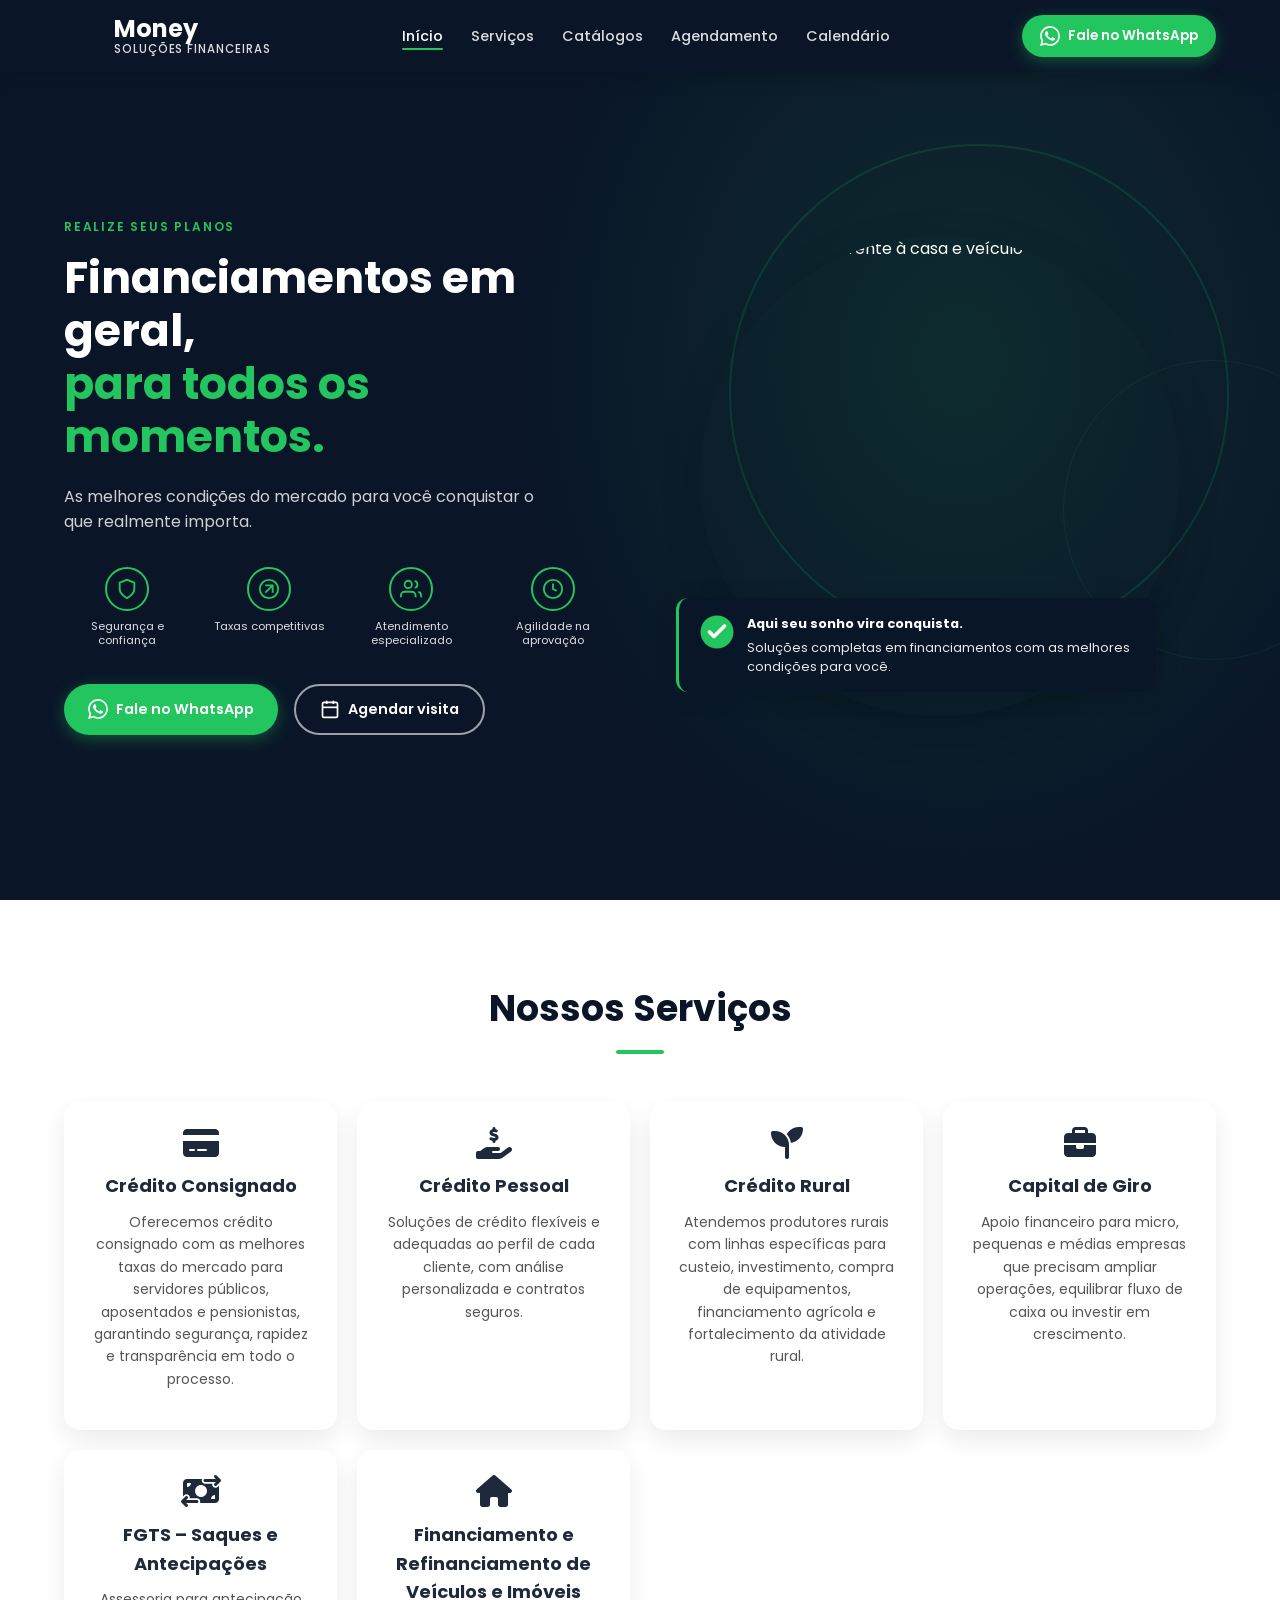
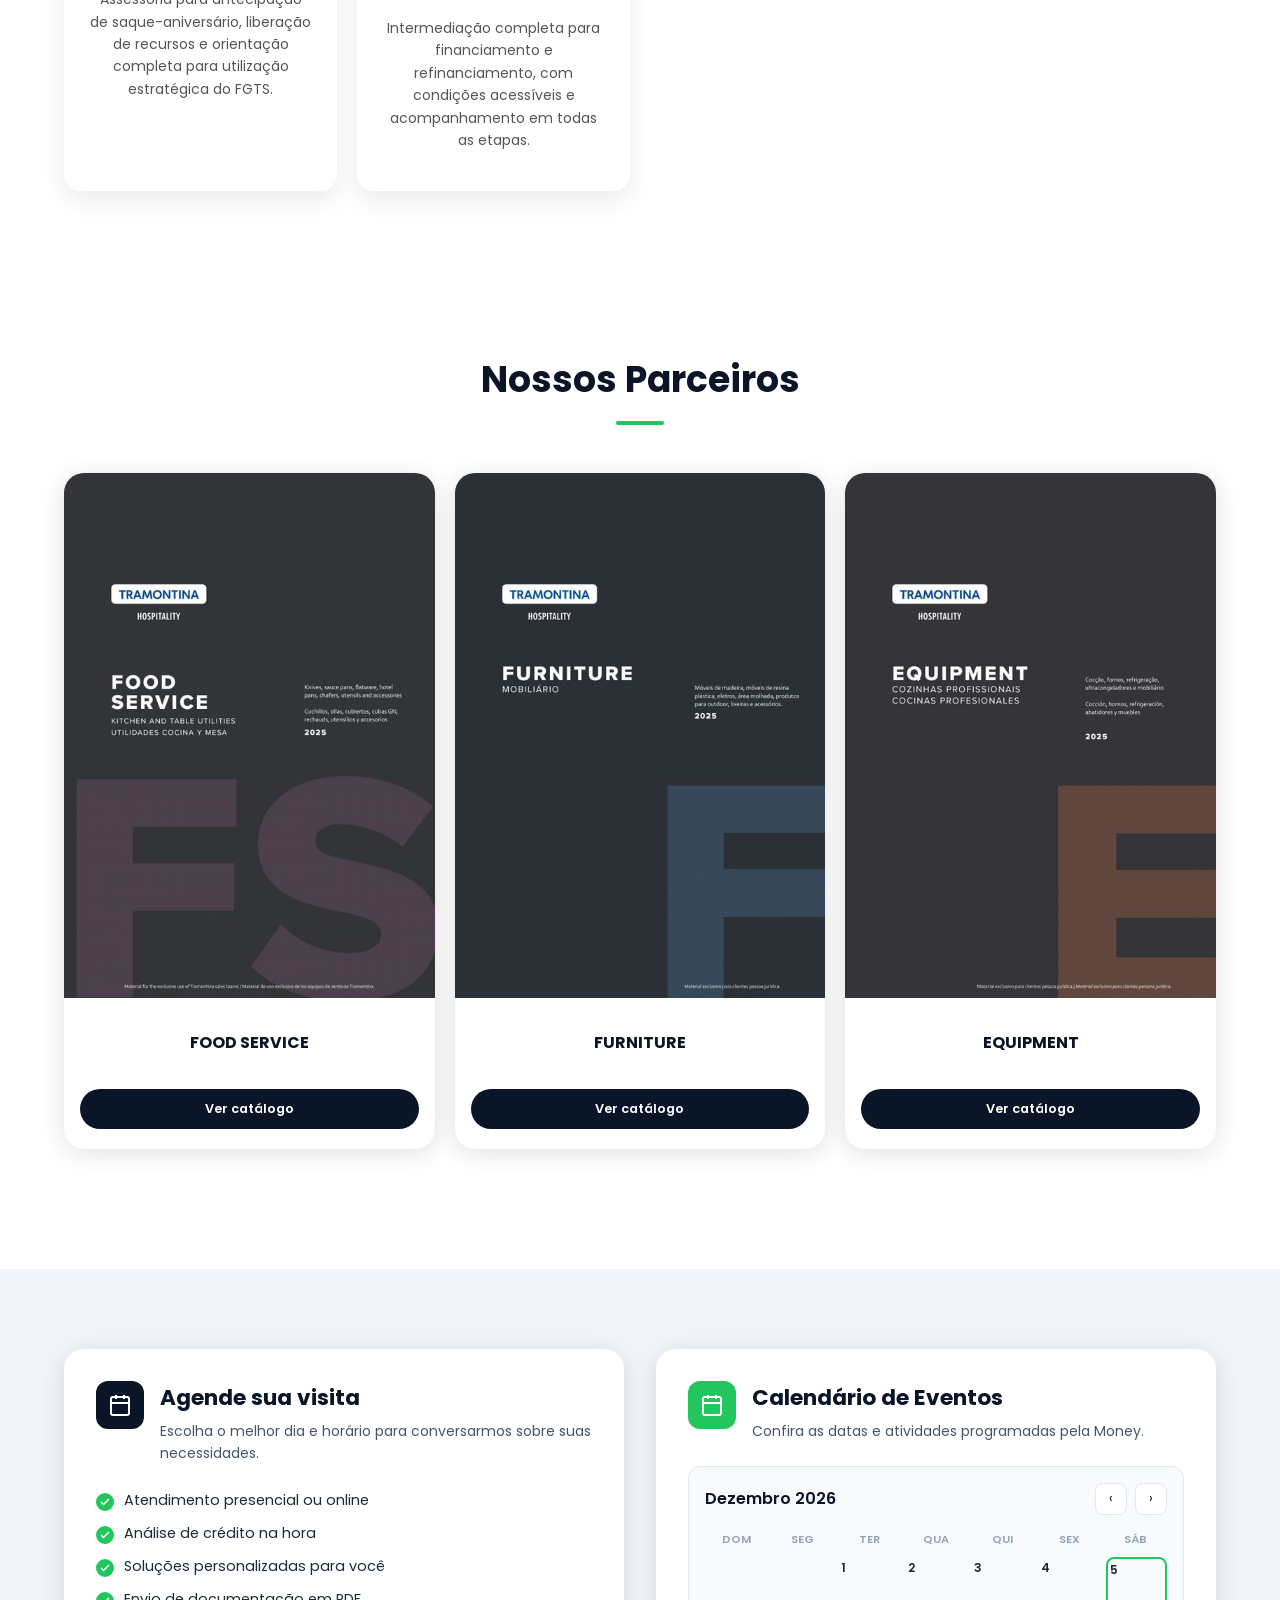
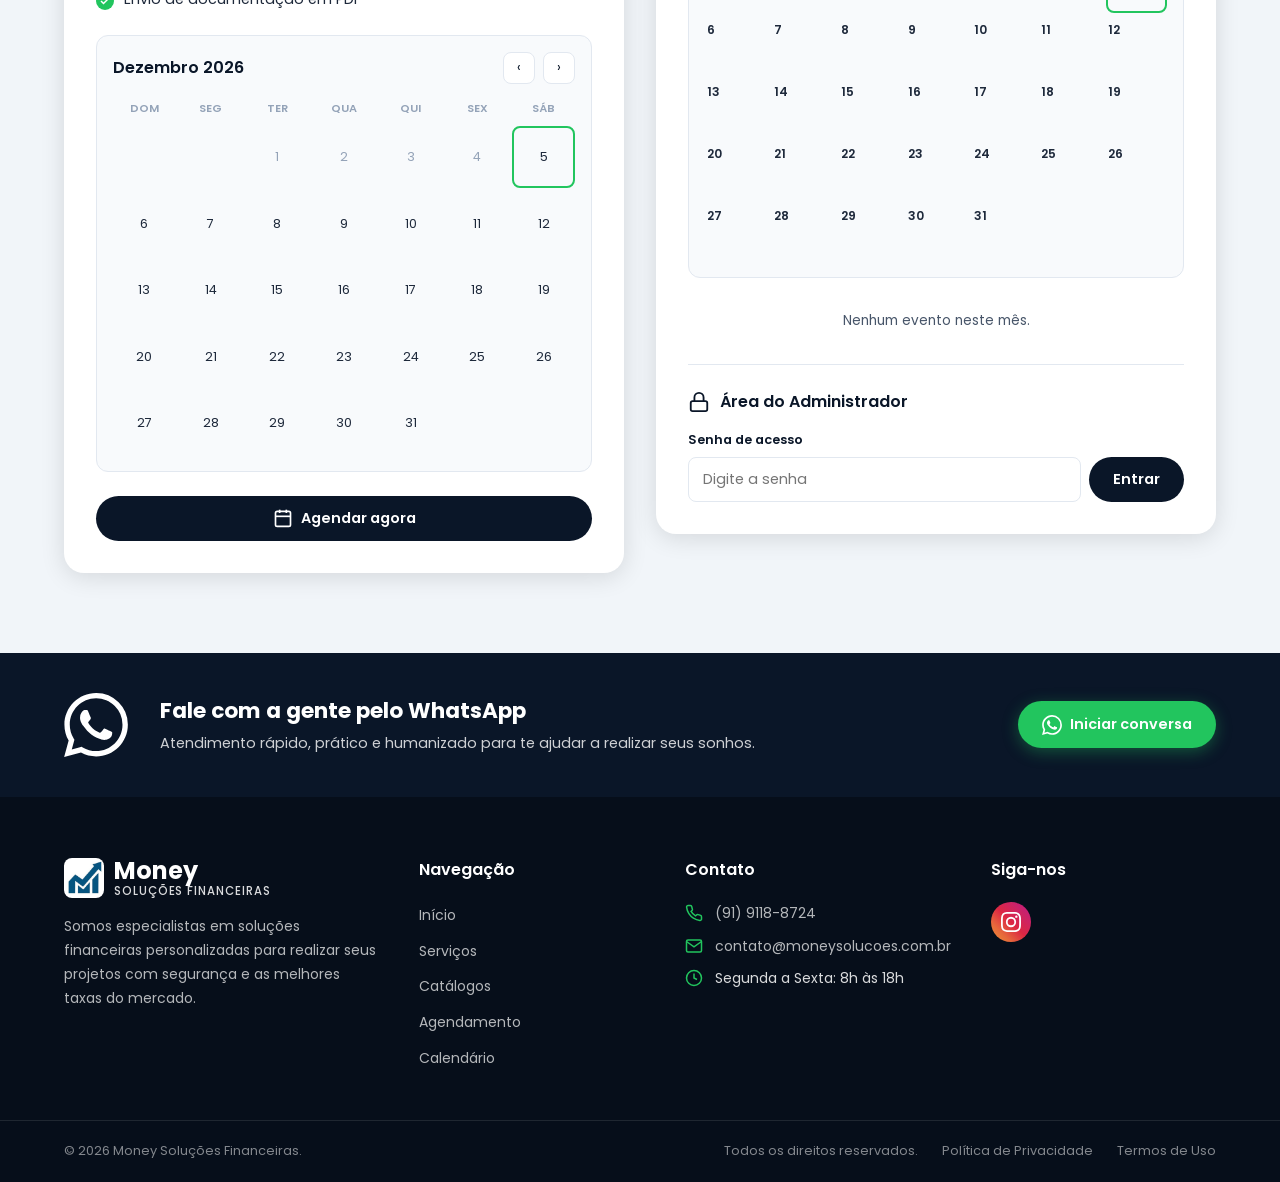
==== commit 30b4004d: "add de serviços, icone no footer, ligações do links" ====
--- a/index.html
+++ b/index.html
@@ -8,8 +8,9 @@
   <link rel="preconnect" href="https://fonts.googleapis.com">
   <link rel="preconnect" href="https://fonts.gstatic.com" crossorigin>
   <link href="https://fonts.googleapis.com/css2?family=Poppins:wght@400;500;600;700&display=swap" rel="stylesheet">
-  <link rel="stylesheet" href="css/styles.css">
-  <link rel="shortcut icon" href="imgs/favicon-32x32.png" type="image/x-icon">
+  <link rel="stylesheet" href="css/styles.css?v=1">
+  <link rel="shortcut icon" href="favicon_io/android-chrome-512x512.png" type="image/x-icon">
+  <link rel="stylesheet" href="https://cdnjs.cloudflare.com/ajax/libs/font-awesome/6.5.0/css/all.min.css">
 </head>
 <body>
 
@@ -33,11 +34,10 @@
       <nav class="nav" id="nav">
         <ul class="nav__list">
           <li><a href="#inicio" class="nav__link nav__link--active">Início</a></li>
+          <li><a href="#servicos" class="nav__link">Serviços</a></li>
           <li><a href="#catalogos" class="nav__link">Catálogos</a></li>
           <li><a href="#agendamento" class="nav__link">Agendamento</a></li>
           <li><a href="#calendario" class="nav__link">Calendário</a></li>
-          <li><a href="#contato" class="nav__link">Contato</a></li>
-          <li><a href="#sobre" class="nav__link">Sobre nós</a></li>
         </ul>
       </nav>
 
@@ -123,6 +123,56 @@
       </div>
     </section>
 
+    <!-- Serviços -->
+<section class="servicos section" id="servicos">
+  <div class="container">
+    <header class="section-header">
+      <h2 class="section-title">Nossos Serviços</h2>
+      <span class="section-title__line" aria-hidden="true"></span>
+    </header>
+
+    <div class="servicos__grid">
+
+      <article class="servico-card">
+        <i class="fa-solid fa-credit-card"style="font-size: 2rem;"></i>
+        <h3>Crédito Consignado</h3>
+        <p>Oferecemos crédito consignado com as melhores taxas do mercado para servidores públicos, aposentados e pensionistas, garantindo segurança, rapidez e transparência em todo o processo.</p>
+      </article>
+
+      <article class="servico-card">
+        <i class="fa-solid fa-hand-holding-dollar"style="font-size: 2rem;"></i>
+        <h3>Crédito Pessoal</h3>
+        <p>Soluções de crédito flexíveis e adequadas ao perfil de cada cliente, com análise personalizada e contratos seguros.</p>
+      </article>
+
+      <article class="servico-card">
+        <i class="fa-solid fa-seedling"style="font-size: 2rem;"></i>
+        <h3>Crédito Rural</h3>
+        <p>Atendemos produtores rurais com linhas específicas para custeio, investimento, compra de equipamentos, financiamento agrícola e fortalecimento da atividade rural.</p>
+      </article>
+
+      <article class="servico-card">
+        <i class="fa-solid fa-briefcase"style="font-size: 2rem;"></i>
+        <h3>Capital de Giro</h3>
+        <p>Apoio financeiro para micro, pequenas e médias empresas que precisam ampliar operações, equilibrar fluxo de caixa ou investir em crescimento.  </p>
+      </article>
+
+      <article class="servico-card">
+        <i class="fa-solid fa-money-bill-transfer"style="font-size: 2rem;"></i>
+        <h3>FGTS – Saques e Antecipações</h3>
+        <p>Assessoria para antecipação de saque-aniversário, liberação de recursos e orientação completa para utilização estratégica do FGTS.</p>
+      </article>
+
+      <article class="servico-card">
+        <i class="fa-solid fa-house" style="font-size: 2rem;"></i>
+        <h3>Financiamento e Refinanciamento de Veículos e Imóveis</h3>
+        <p>Intermediação completa para financiamento e refinanciamento, com condições acessíveis e acompanhamento em todas as etapas.</p>
+      </article>
+
+    </div>
+  </div>
+</section>
+
     <!-- Catálogos -->
     <section class="catalogos section" id="catalogos">
       <div class="container">
@@ -193,16 +243,6 @@
           <div class="calendar" id="calendar" aria-label="Calendário de agendamento"></div>
 
           <div class="pdf-upload">
-            <label class="pdf-upload__label" for="pdfAgendamento">
-              <svg class="pdf-upload__icon" viewBox="0 0 24 24" fill="none" stroke="currentColor" stroke-width="2" aria-hidden="true">
-                <path d="M14 2H6a2 2 0 00-2 2v16a2 2 0 002 2h12a2 2 0 002-2V8z"/>
-                <polyline points="14 2 14 8 20 8"/>
-                <line x1="12" y1="18" x2="12" y2="12"/>
-                <line x1="9" y1="15" x2="15" y2="15"/>
-              </svg>
-              <span class="pdf-upload__title">Envie seus documentos (PDF)</span>
-              <span class="pdf-upload__hint">Arraste o arquivo aqui ou clique para selecionar · Máx. 10 MB</span>
-            </label>
             <input
               type="file"
               id="pdfAgendamento"
@@ -210,18 +250,6 @@
               accept="application/pdf,.pdf"
               hidden
             >
-            <div class="pdf-upload__preview" id="pdfPreview" hidden>
-              <span class="pdf-upload__file-icon" aria-hidden="true">
-                <svg viewBox="0 0 24 24" fill="none" stroke="currentColor" stroke-width="2"><path d="M14 2H6a2 2 0 00-2 2v16a2 2 0 002 2h12a2 2 0 002-2V8z"/><polyline points="14 2 14 8 20 8"/></svg>
-              </span>
-              <div class="pdf-upload__file-info">
-                <strong id="pdfFileName">documento.pdf</strong>
-                <span id="pdfFileSize">0 KB</span>
-              </div>
-              <button type="button" class="pdf-upload__remove" id="pdfRemove" aria-label="Remover arquivo">
-                <svg viewBox="0 0 24 24" fill="none" stroke="currentColor" stroke-width="2"><line x1="18" y1="6" x2="6" y2="18"/><line x1="6" y1="6" x2="18" y2="18"/></svg>
-              </button>
-            </div>
             <p class="pdf-upload__error" id="pdfError" role="alert" hidden></p>
           </div>
 
@@ -315,9 +343,10 @@
       <div class="footer__brand" id="sobre">
         <a href="#inicio" class="logo logo--footer">
           <span class="logo__icon" aria-hidden="true">
-            <svg viewBox="0 0 40 40" fill="none"><circle cx="20" cy="20" r="20" fill="#fff"/><path d="M12 26c0-4 3-7 8-7s8 3 8 7" stroke="#22c55e" stroke-width="2" stroke-linecap="round"/><circle cx="20" cy="14" r="4" fill="#22c55e"/><path d="M16 22h8l-2 6h-4l-2-6z" fill="#22c55e"/></svg>
+            <img src="favicon_io/android-chrome-512x512.png" alt="money" style="border-radius: 20%;">
           </span>
           <span class="logo__text">
+            
             <strong>Money</strong>
             <small>SOLUÇÕES FINANCEIRAS</small>
           </span>
@@ -329,11 +358,10 @@
         <h3>Navegação</h3>
         <ul>
           <li><a href="#inicio">Início</a></li>
-          <li><a href="#sobre">Sobre nós</a></li>
-          <li><a href="#solucoes">Soluções</a></li>
+          <li><a href="#servicos">Serviços</a></li>
           <li><a href="#catalogos">Catálogos</a></li>
           <li><a href="#agendamento">Agendamento</a></li>
-          <li><a href="#contato">Contato</a></li>
+          <li><a href="#calendario">Calendário</a></li>
         </ul>
       </div>
 
@@ -368,15 +396,16 @@
 
     <div class="footer__bottom">
       <div class="container footer__bottom-inner">
-        <p>&copy; 2026 Money Soluções Financeiras. Todos os direitos reservados.</p>
+        <p>&copy; 2026 Money Soluções Financeiras.</p>
         <div class="footer__legal">
-          <a href="#">Política de Privacidade</a>
-          <a href="#">Termos de Uso</a>
+          <a href="direitos-reservados.html">Todos os direitos reservados.</a>
+          <a href="politica-privacidade.html">Política de Privacidade</a>
+          <a href="termos-uso.html">Termos de Uso</a>
         </div>
       </div>
     </div>
   </footer>
 
-  <script src="js/main.js"></script>
+  <script src="js/main.js?v=1"></script>
 </body>
 </html>
--- a/css/styles.css
+++ b/css/styles.css
@@ -454,6 +454,43 @@
   margin-bottom: 4px;
 }
 
+.servicos__grid {
+  display: grid;
+  grid-template-columns: repeat(auto-fit, minmax(250px, 1fr));
+  gap: 20px;
+  margin-top: 30px;
+}
+
+.servico-card {
+  background: #fff;
+  border-radius: 16px;
+  padding: 25px;
+  text-align: center;
+  box-shadow: 0 10px 25px rgba(0,0,0,0.08);
+  transition: transform 0.3s ease, box-shadow 0.3s ease;
+}
+
+.servico-card:hover {
+  transform: translateY(-8px);
+  box-shadow: 0 15px 35px rgba(0,0,0,0.12);
+}
+
+.servico-card__icon {
+  font-size: 40px;
+  margin-bottom: 10px;
+}
+
+.servico-card h3 {
+  margin: 10px 0;
+  font-size: 18px;
+}
+
+.servico-card p {
+  font-size: 14px;
+  color: #555;
+  margin-bottom: 15px;
+}
+
 /* ===== Catálogos ===== */
 .catalogos {
   background: var(--white);
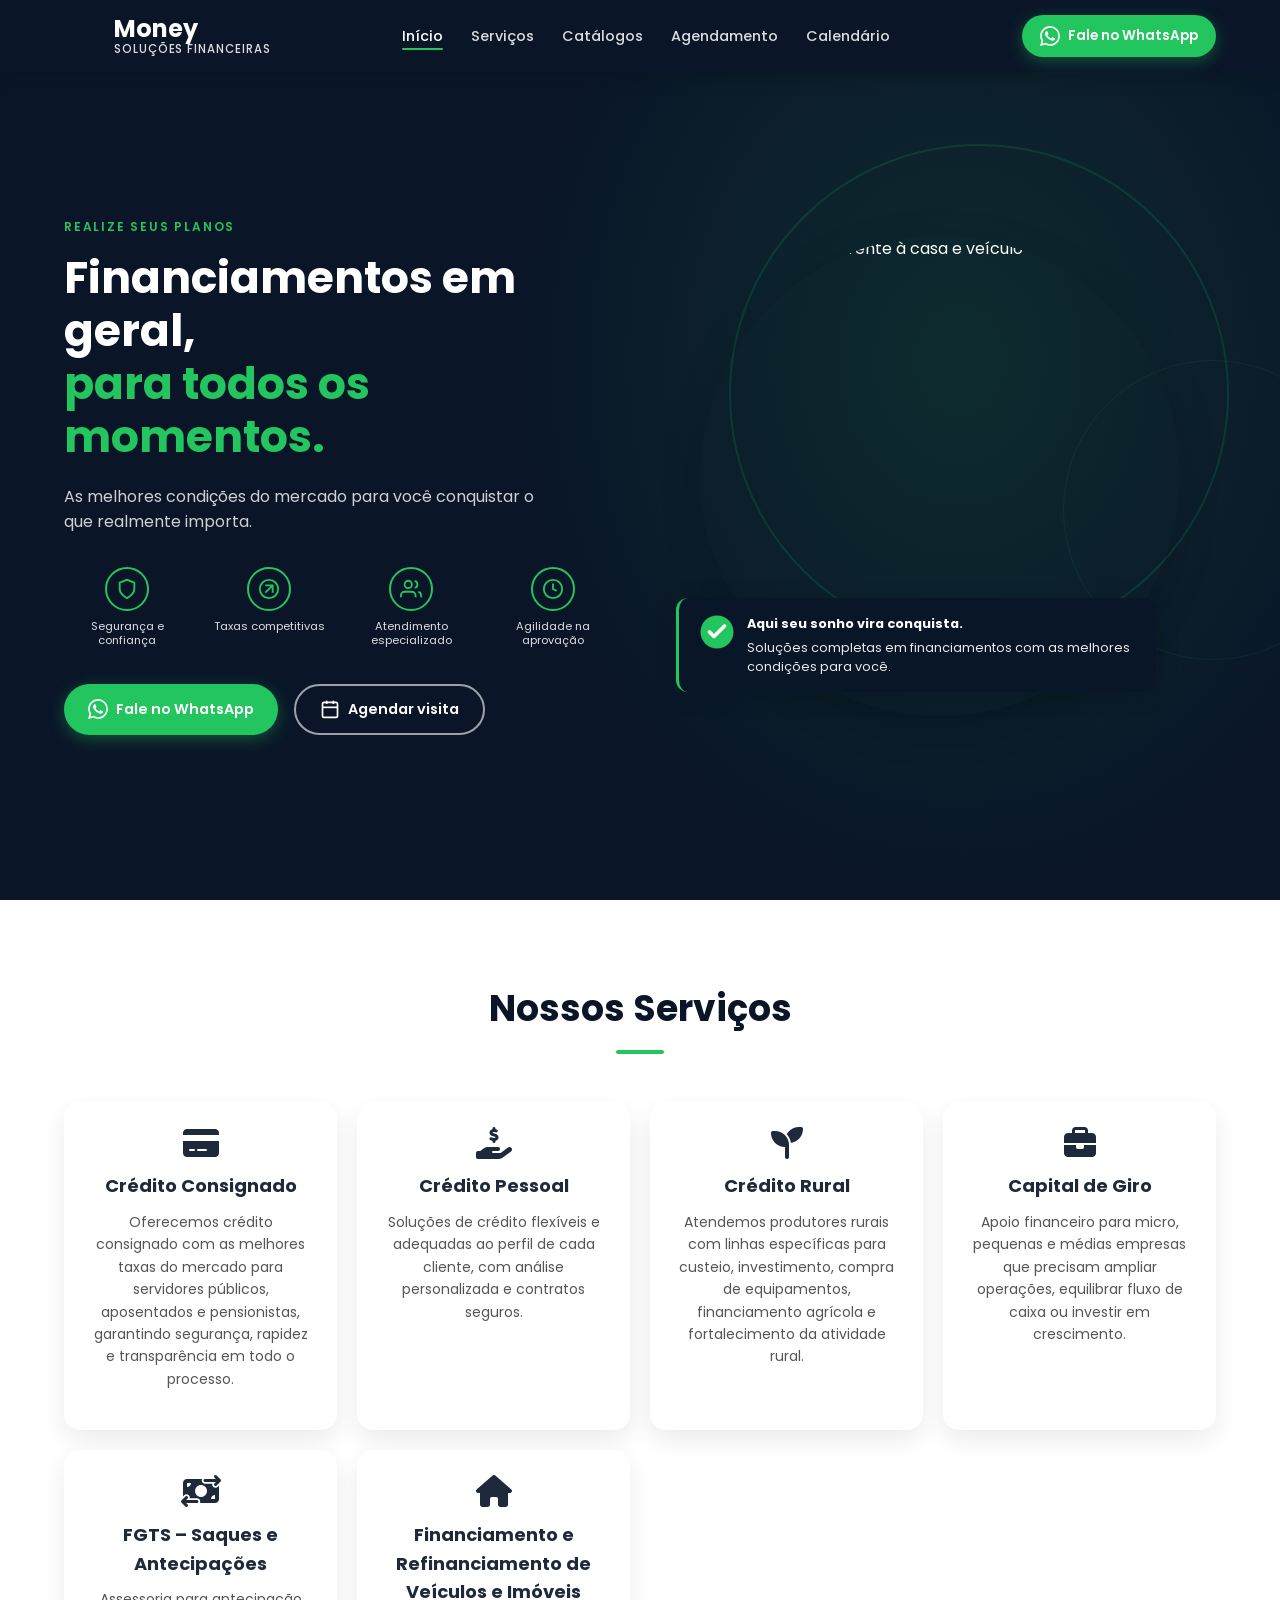
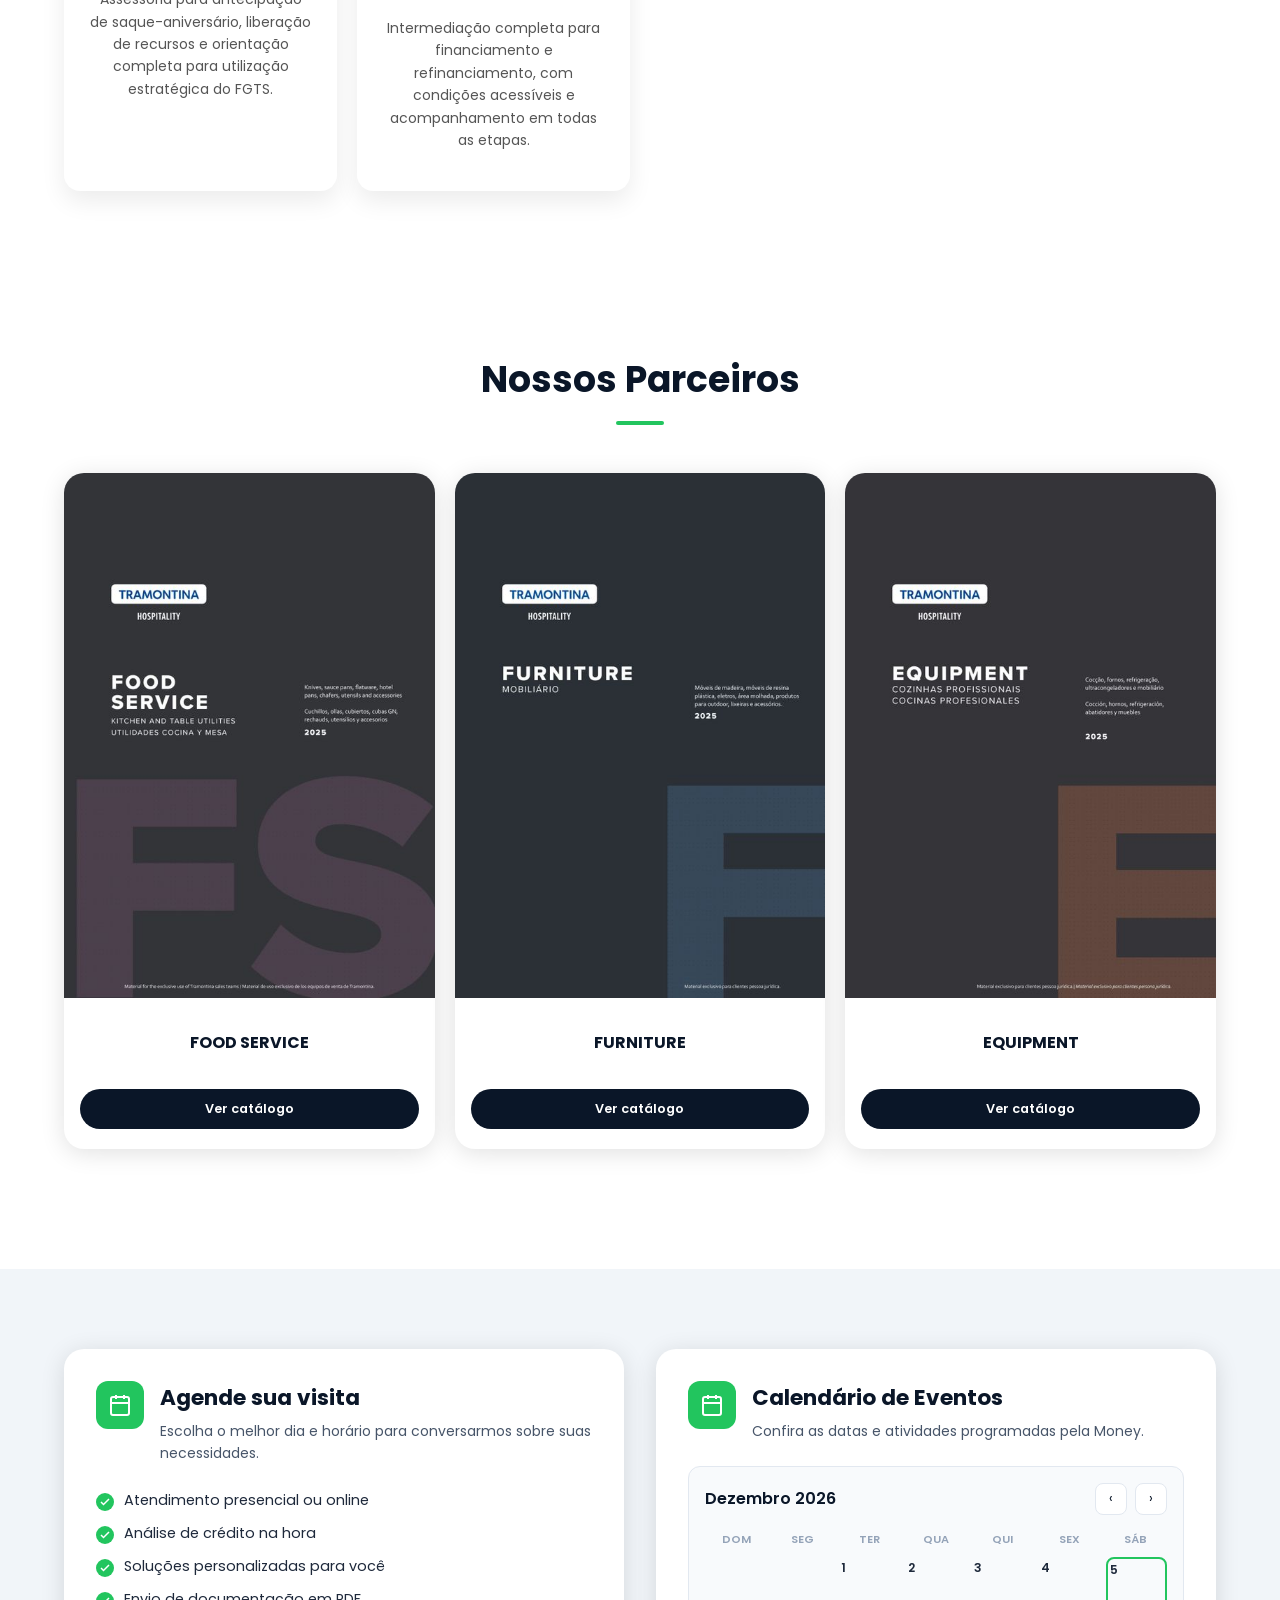
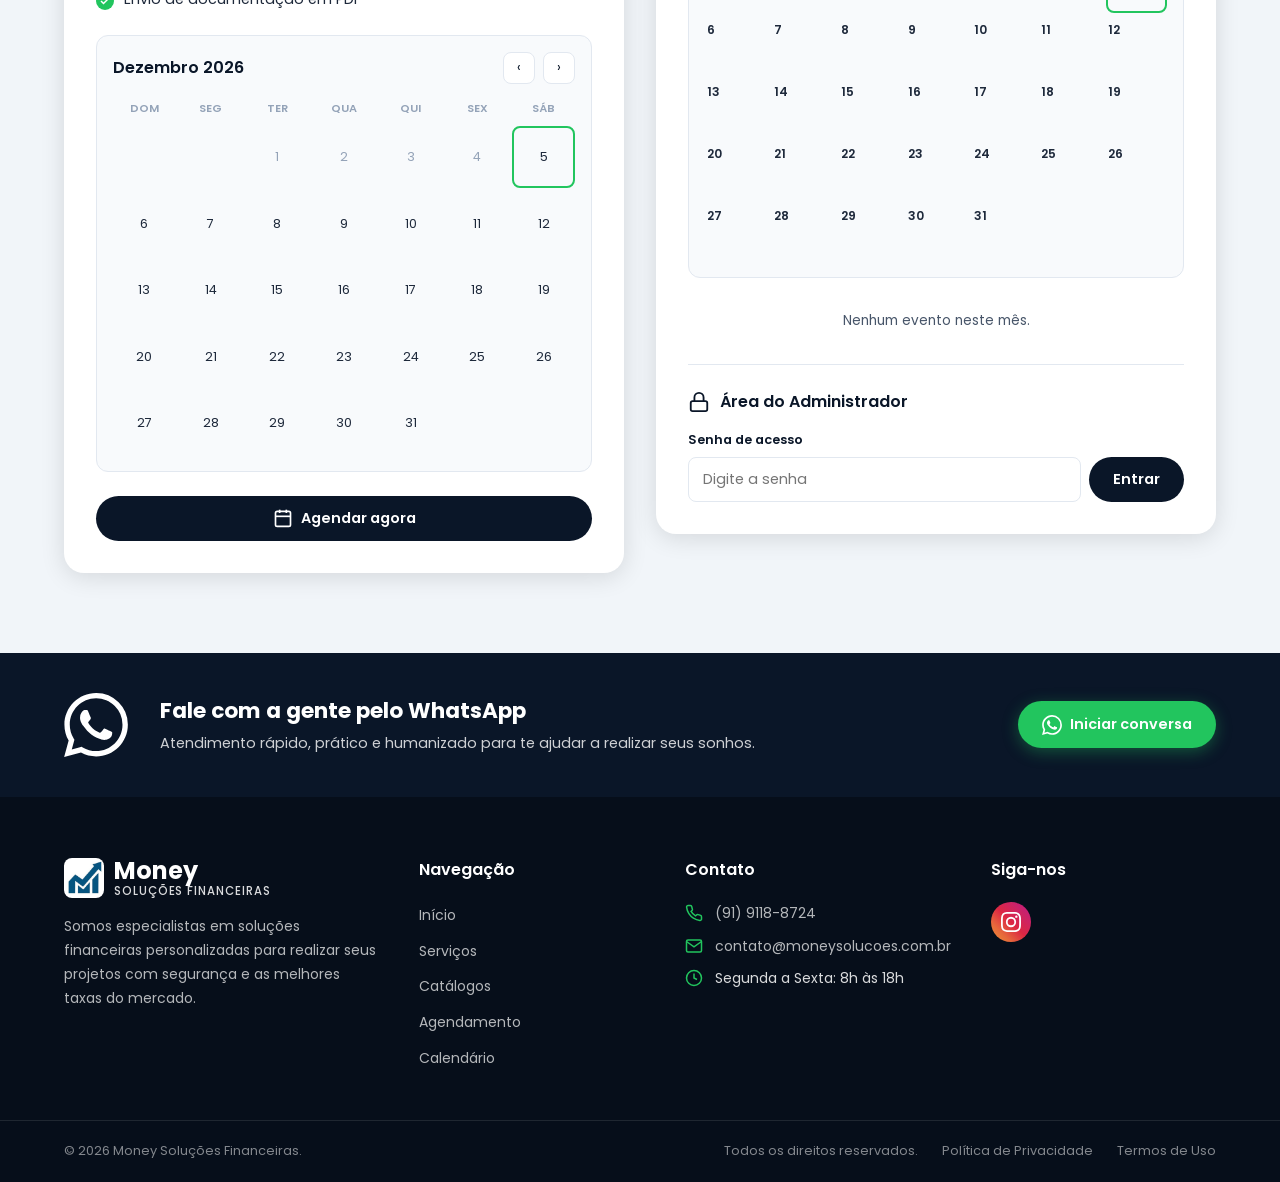
==== commit 30e10663: "add do pwa" ====
--- a/index.html
+++ b/index.html
@@ -11,6 +11,14 @@
   <link rel="stylesheet" href="css/styles.css?v=1">
   <link rel="shortcut icon" href="favicon_io/android-chrome-512x512.png" type="image/x-icon">
   <link rel="stylesheet" href="https://cdnjs.cloudflare.com/ajax/libs/font-awesome/6.5.0/css/all.min.css">
+  <link rel="manifest" href="/manifest.json">
+  <meta name="theme-color" content="#0d6efd">
+  <meta name="apple-mobile-web-app-capable" content="yes">
+<meta name="apple-mobile-web-app-status-bar-style" content="default">
+<meta name="apple-mobile-web-app-title" content="Money">
+
+<link rel="apple-touch-icon"
+      href="favicon_io/android-chrome-512x512.png">
 </head>
 <body>
 
@@ -407,5 +415,52 @@
   </footer>
 
   <script src="js/main.js?v=1"></script>
+  <script>
+  if ("serviceWorker" in navigator) {
+    window.addEventListener("load", () => {
+      navigator.serviceWorker
+        .register("/sw.js")
+        .then(reg => console.log("Service Worker registrado:", reg.scope))
+        .catch(err => console.error("Erro ao registrar SW:", err));
+    });
+  }
+</script>
+  <button id="installBtn" class="btn btn--navy" style="display:none; position:fixed; bottom:20px; right:20px; z-index:9999;">
+    <i class="fa-solid fa-download"></i>
+    Instalar App
+</button>
 </body>
+<script>
+let deferredPrompt;
+const installBtn = document.getElementById("installBtn");
+
+window.addEventListener("beforeinstallprompt", (e) => {
+    e.preventDefault();
+    deferredPrompt = e;
+
+    installBtn.style.display = "flex";
+    installBtn.style.alignItems = "center";
+    installBtn.style.gap = "8px";
+});
+
+installBtn.addEventListener("click", async () => {
+    if (!deferredPrompt) return;
+
+    deferredPrompt.prompt();
+
+    const { outcome } = await deferredPrompt.userChoice;
+
+    if (outcome === "accepted") {
+        console.log("PWA instalado");
+    }
+
+    deferredPrompt = null;
+    installBtn.style.display = "none";
+});
+
+window.addEventListener("appinstalled", () => {
+    installBtn.style.display = "none";
+    console.log("Aplicativo instalado com sucesso");
+});
+</script>
 </html>
--- a/css/styles.css
+++ b/css/styles.css
@@ -617,7 +617,7 @@
 .dual-card__icon {
   width: 48px;
   height: 48px;
-  background: var(--navy);
+  background: var(--green);
   color: var(--white);
   border-radius: var(--radius);
   display: flex;
@@ -674,6 +674,22 @@
   background-repeat: no-repeat;
 }
 
+#installBtn{
+    background:#16a34a;
+    color:#fff;
+    border:none;
+    border-radius:50px;
+    padding:14px 22px;
+    font-weight:600;
+    cursor:pointer;
+    box-shadow:0 8px 20px rgba(0,0,0,.15);
+    transition:.3s;
+}
+
+#installBtn:hover{
+    transform:translateY(-3px);
+}
+
 /* ===== Calendar ===== */
 .calendar {
   background: var(--gray-50);
@@ -1429,3 +1445,85 @@
 .nav-toggle.is-active span:nth-child(3) {
   transform: rotate(-45deg) translate(5px, -5px);
 }
+
+@media (max-width: 768px) {
+
+  /* ===== BLOCO DO AGENDAMENTO (DUAL CARD EVENTS) ===== */
+  .dual-card--events {
+    display: flex !important;
+    flex-direction: column !important;
+    width: 100% !important;
+    max-width: 100% !important;
+    overflow-x: hidden !important;
+  }
+
+  /* Header do calendário */
+  .dual-card__header {
+    flex-direction: column !important;
+    align-items: flex-start !important;
+    gap: 10px !important;
+  }
+
+  /* ===== CALENDÁRIO ===== */
+  .calendar--events {
+    width: 100% !important;
+    padding: 12px !important;
+    overflow-x: hidden !important;
+  }
+
+  .calendar__weekdays span {
+    font-size: 0.65rem !important;
+  }
+
+  .calendar--events .calendar__days {
+    gap: 4px !important;
+  }
+
+  .calendar--events .calendar__day {
+    min-height: 48px !important;
+    font-size: 0.7rem !important;
+    padding: 4px 2px !important;
+  }
+
+  .calendar__day-event {
+    font-size: 0.55rem !important;
+    padding: 2px 4px !important;
+  }
+
+  /* ===== LISTA DE EVENTOS ===== */
+  .events-list {
+    width: 100% !important;
+    max-height: none !important;
+    overflow: visible !important;
+  }
+
+  .events-list__item {
+    flex-direction: column !important;
+    gap: 4px !important;
+  }
+
+  /* ===== ADMIN ===== */
+  .admin-panel {
+    width: 100% !important;
+  }
+
+  .admin-login__row {
+    flex-direction: column !important;
+    gap: 10px !important;
+  }
+
+  .admin-tools__actions {
+    flex-direction: column !important;
+  }
+
+  .admin-tools__actions .btn {
+    width: 100% !important;
+  }
+
+  /* Inputs seguros */
+  .admin-panel input,
+  .admin-panel button {
+    width: 100% !important;
+    max-width: 100% !important;
+  }
+}
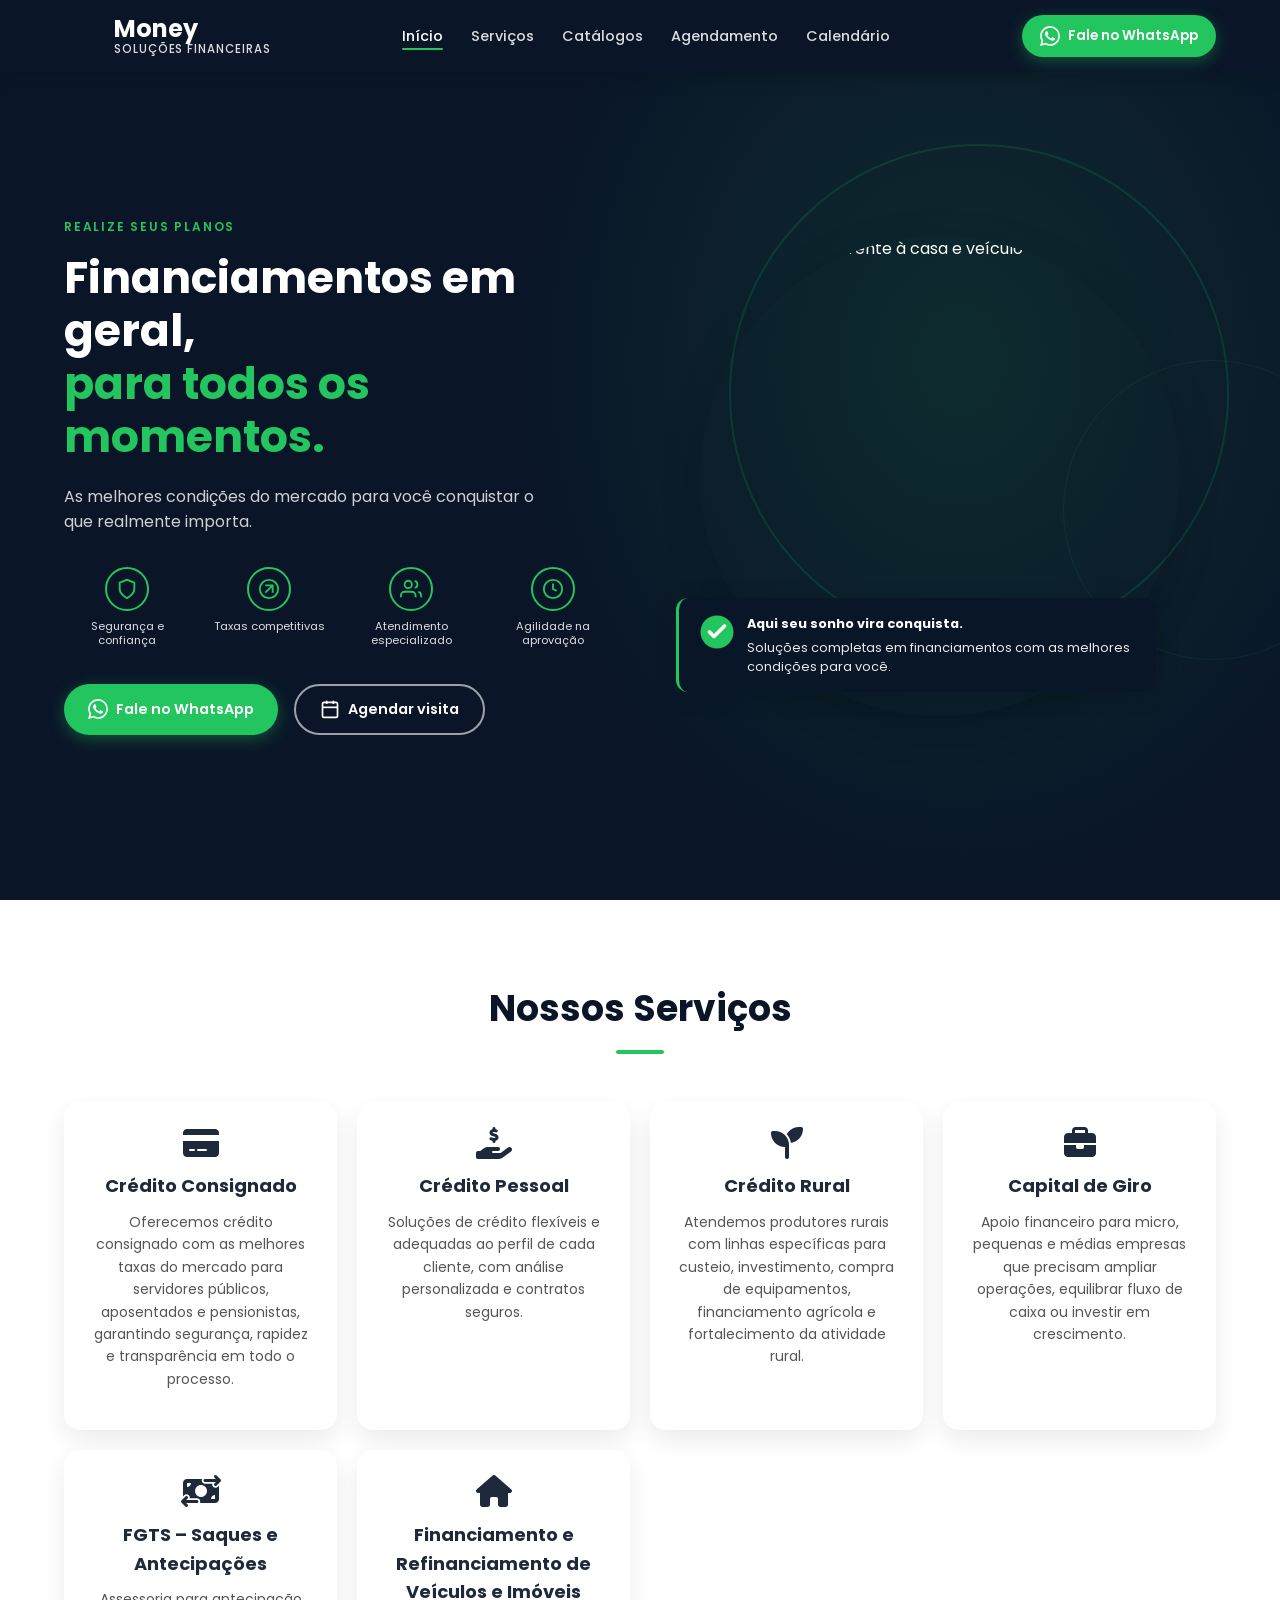
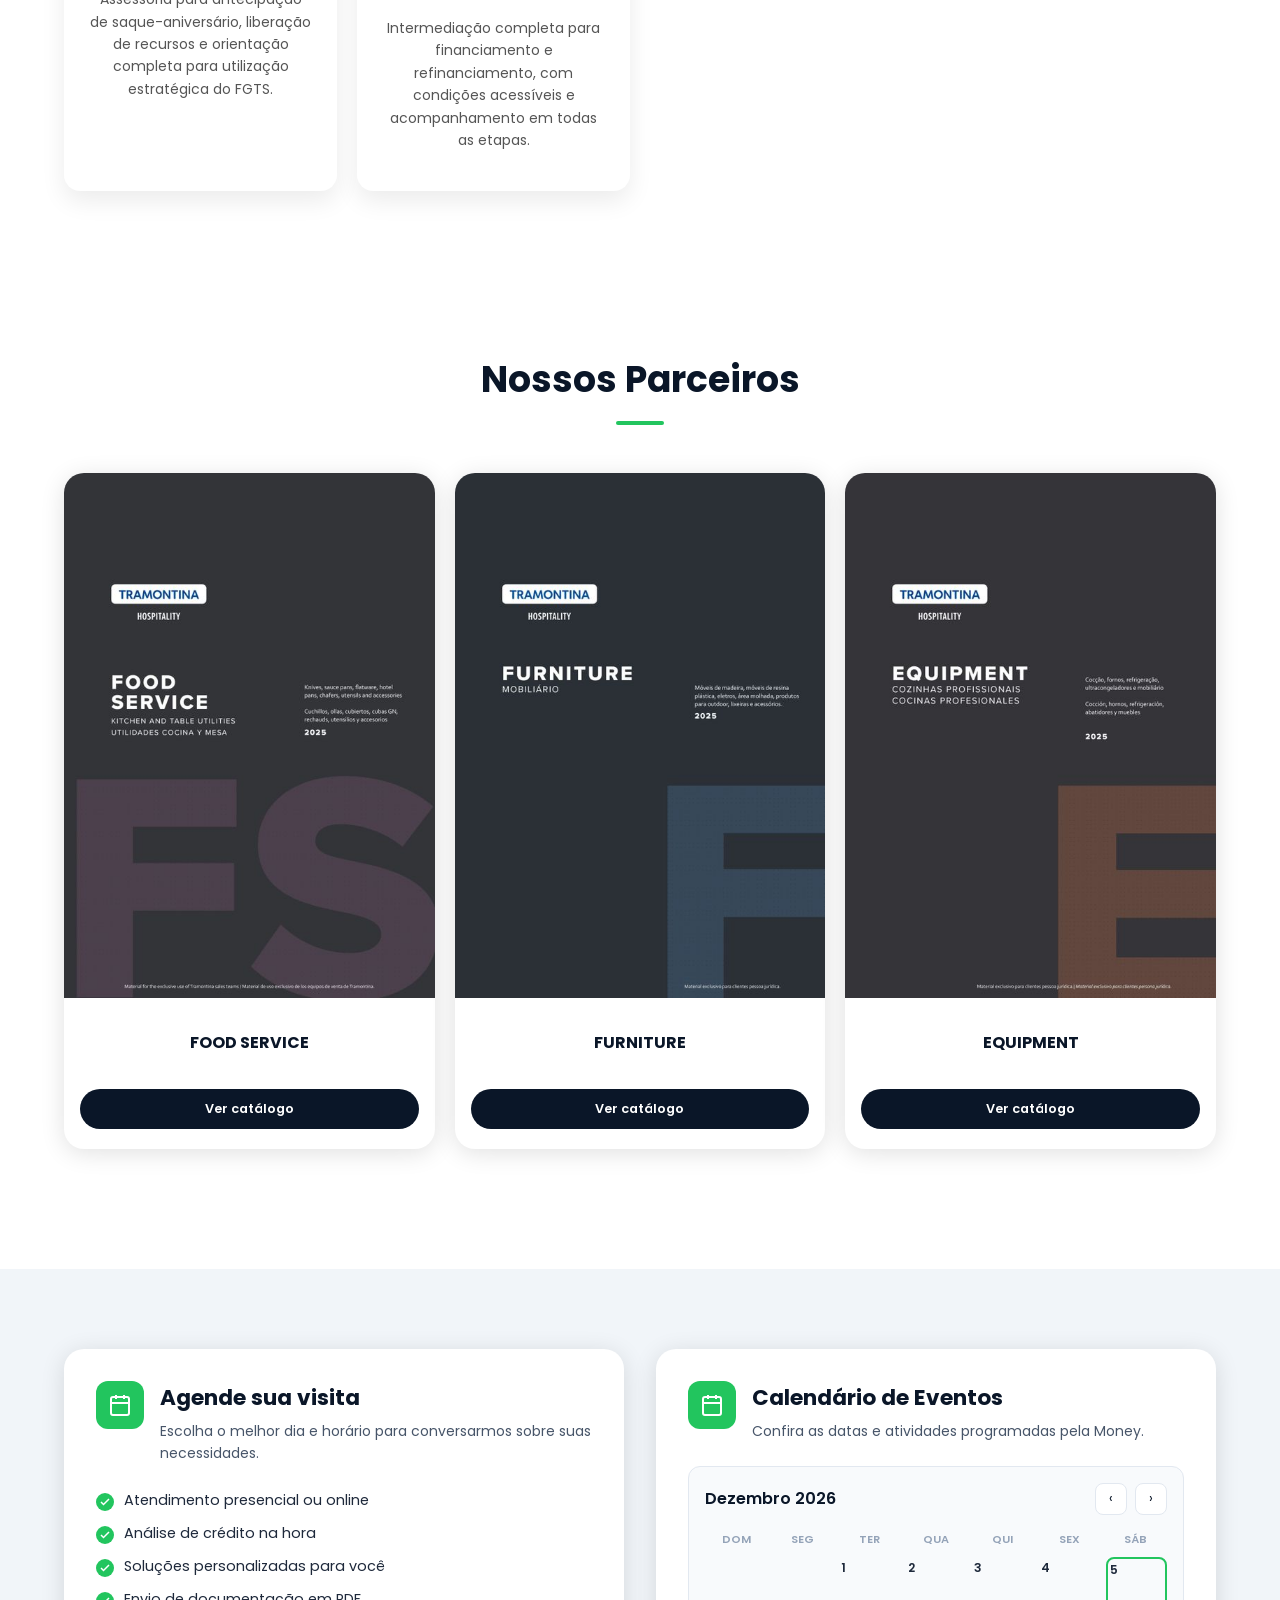
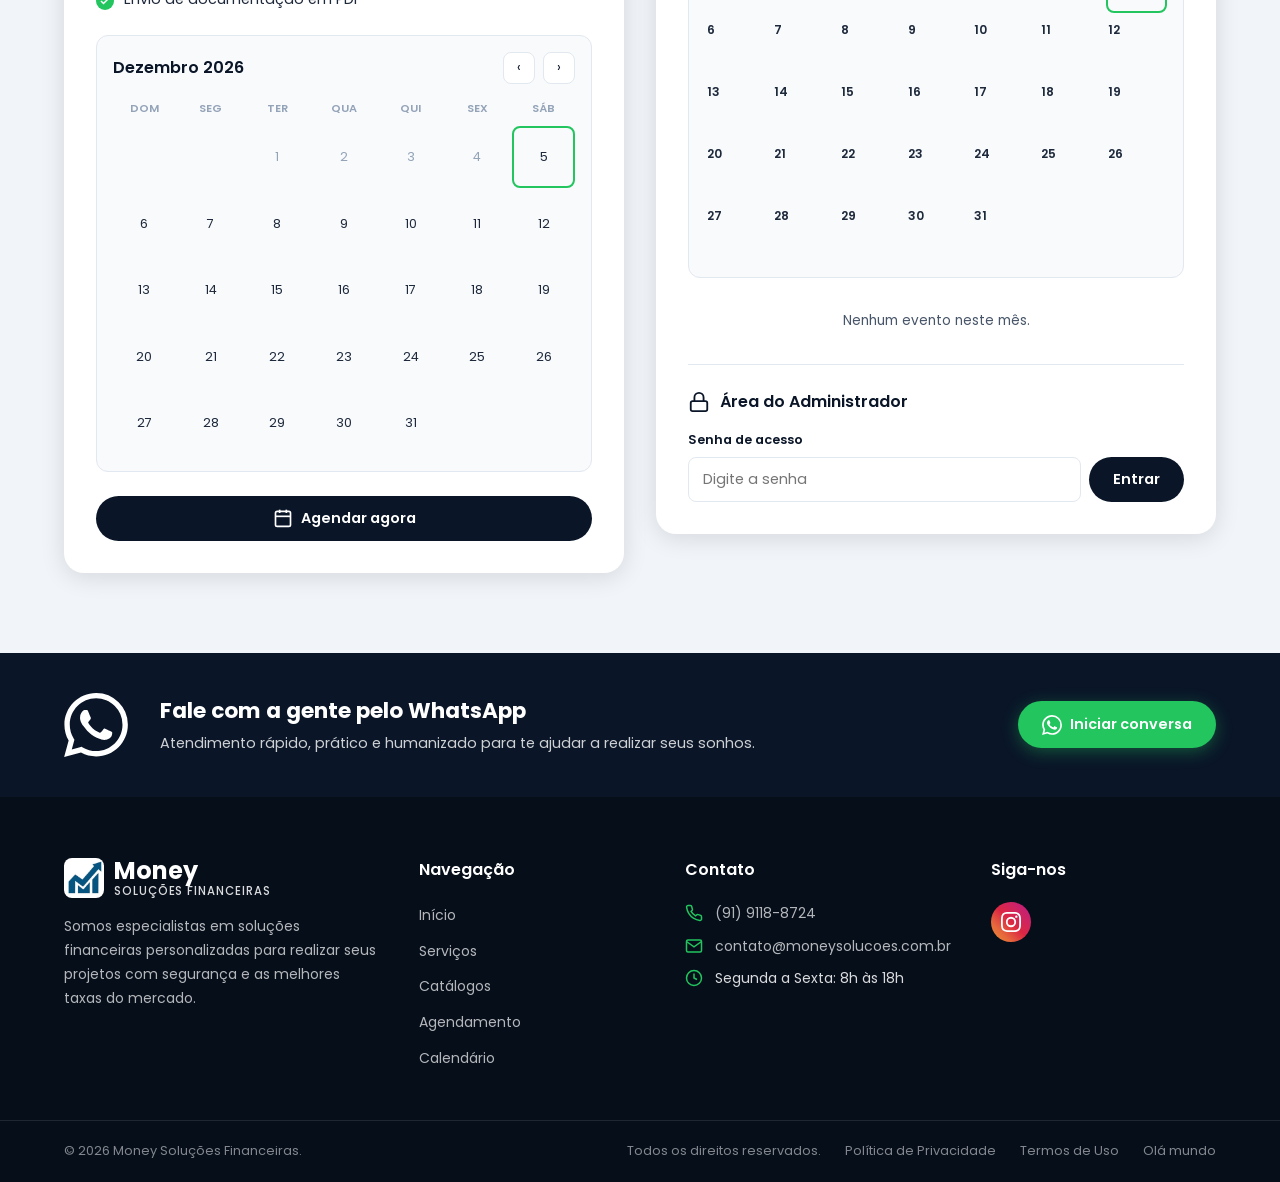
==== commit d0d009fb: "Olá mundo TESTE" ====
--- a/index.html
+++ b/index.html
@@ -409,11 +409,11 @@
           <a href="direitos-reservados.html">Todos os direitos reservados.</a>
           <a href="politica-privacidade.html">Política de Privacidade</a>
           <a href="termos-uso.html">Termos de Uso</a>
+          <p>Olá mundo</p>
         </div>
       </div>
     </div>
   </footer>
-
   <script src="js/main.js?v=1"></script>
   <script>
   if ("serviceWorker" in navigator) {
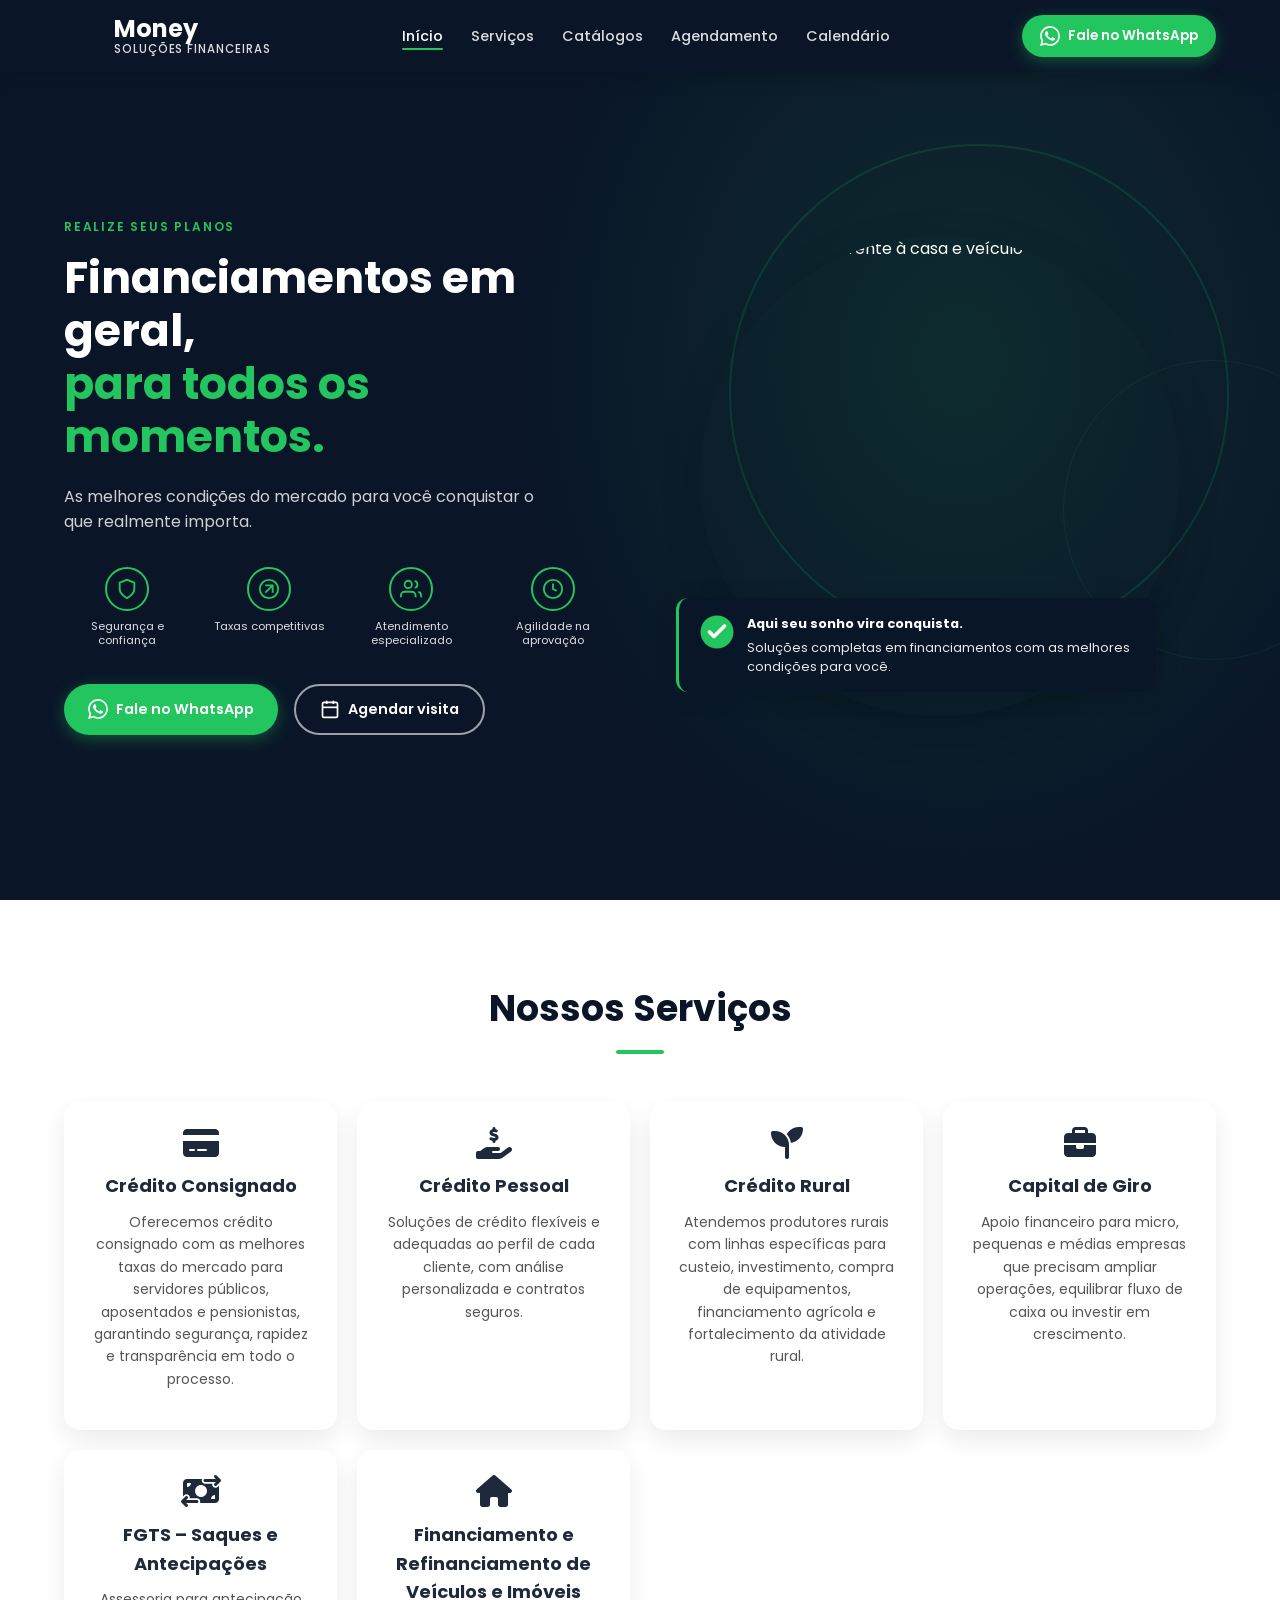
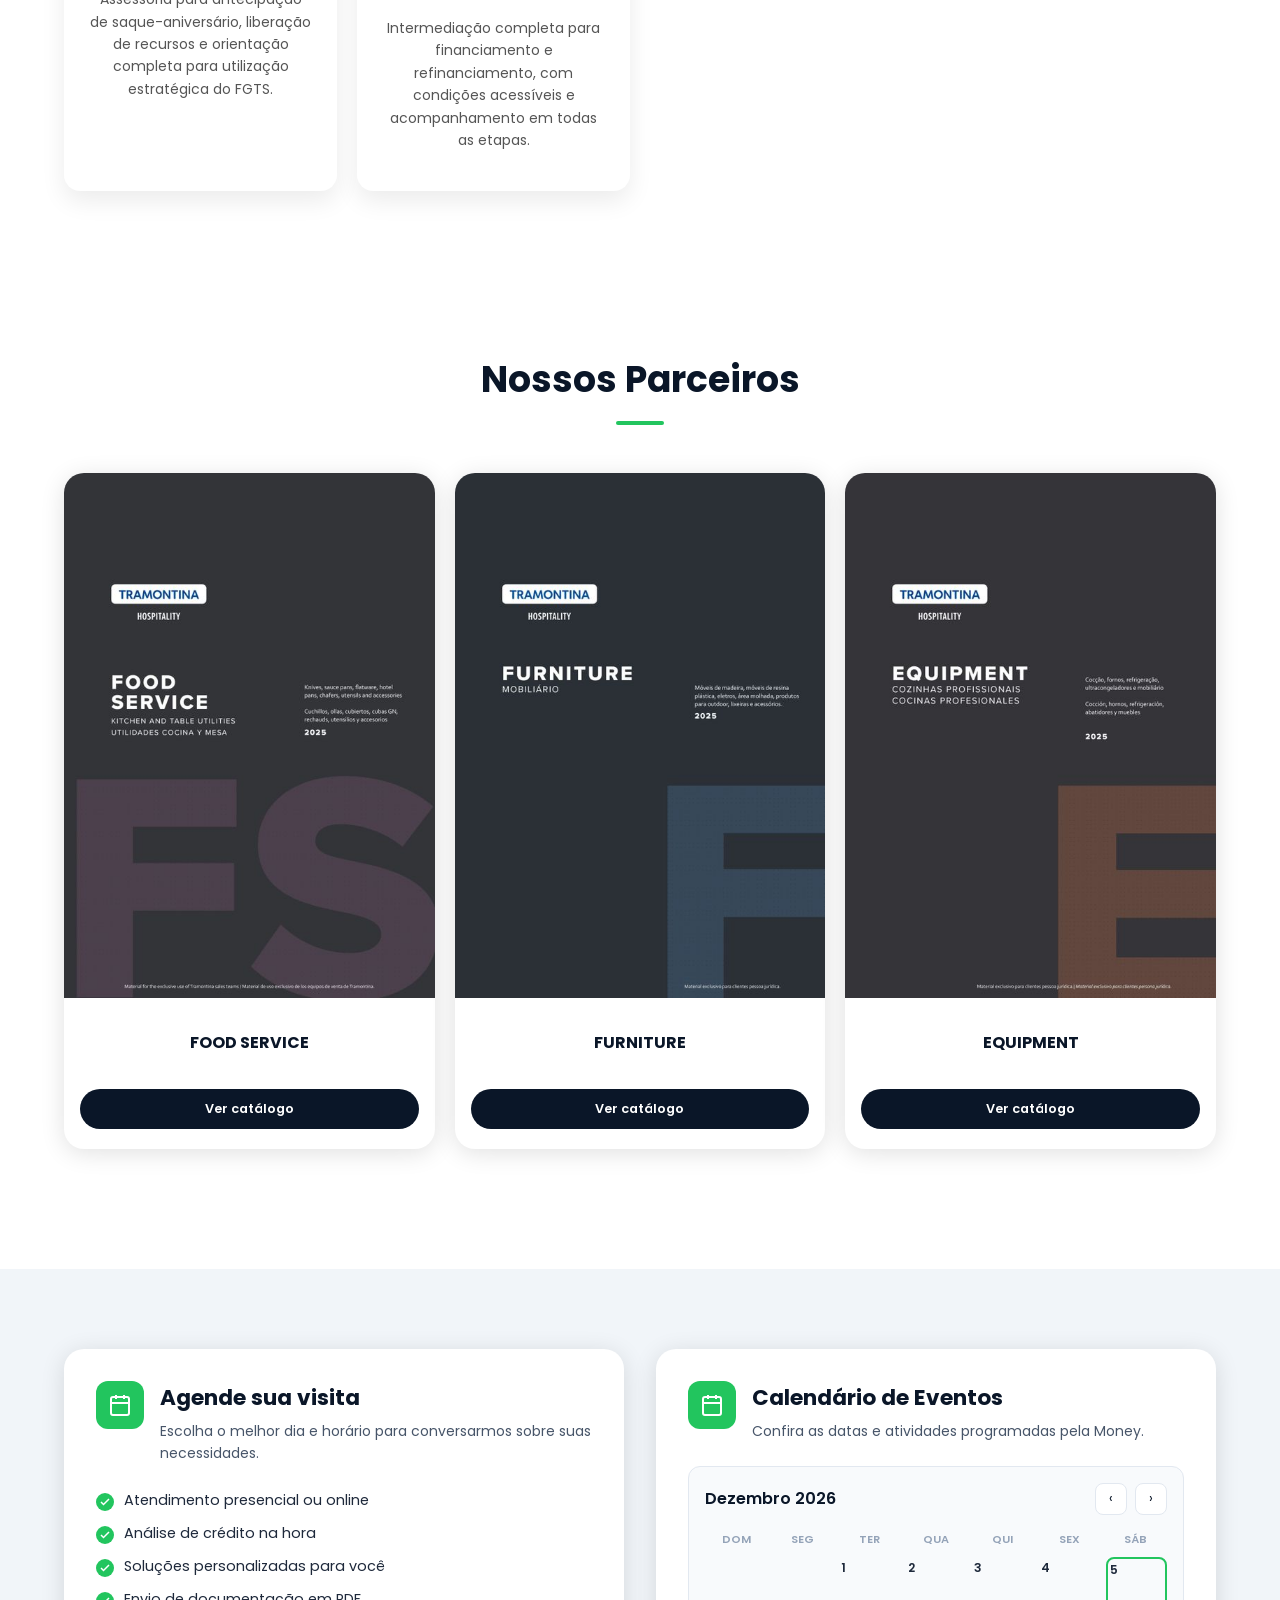
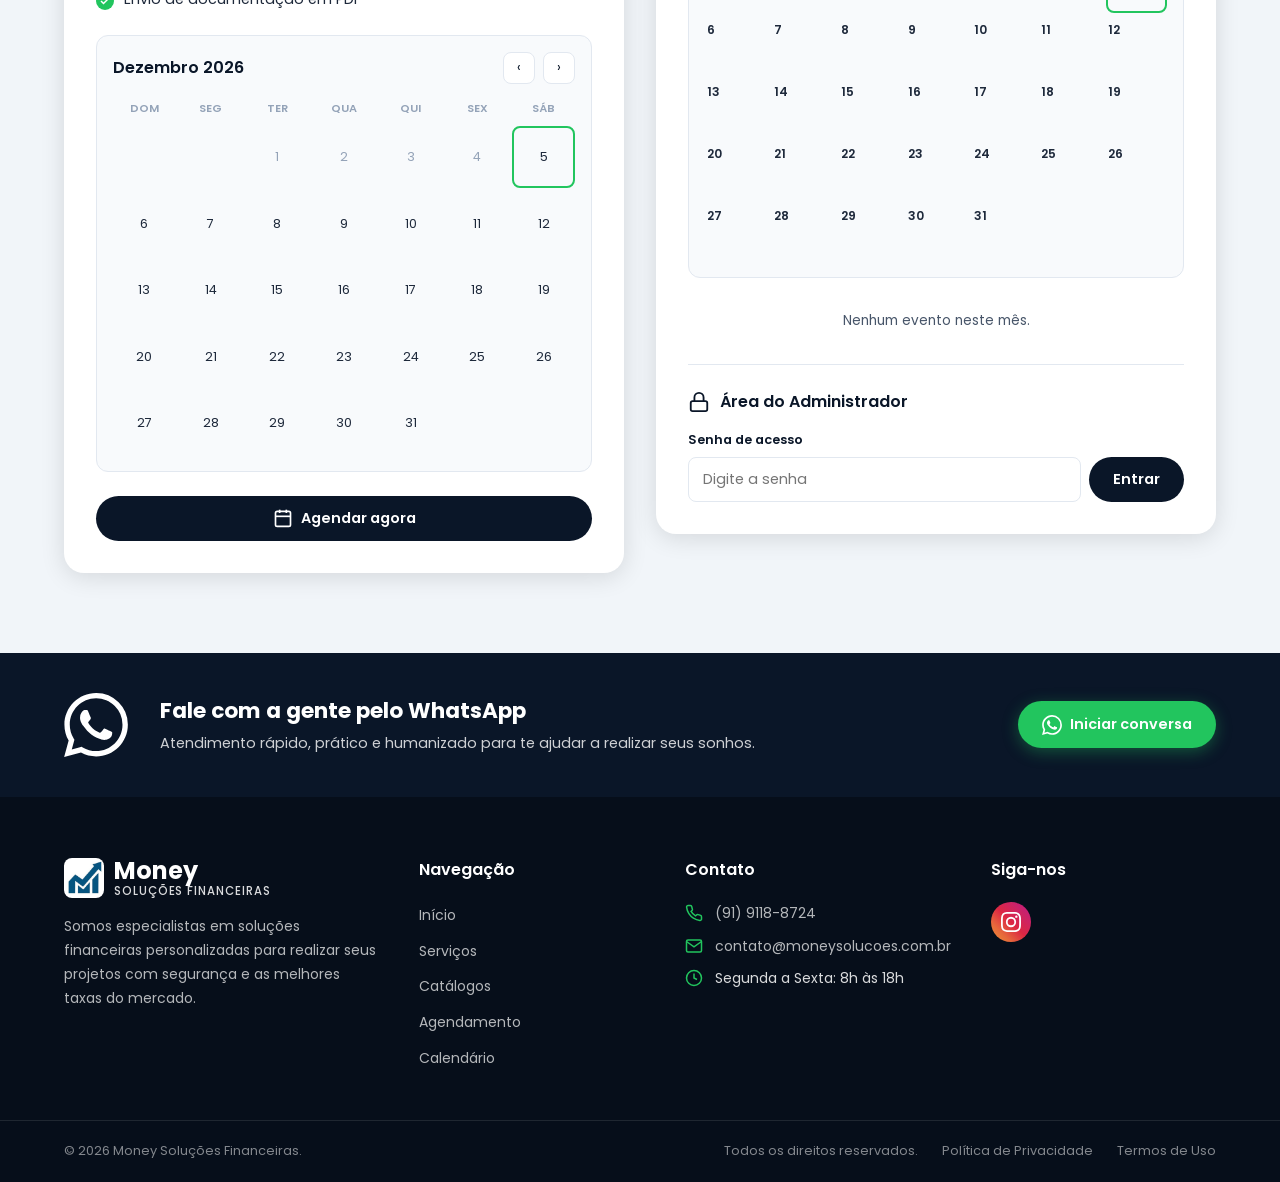
==== commit 6083da39: "retirada do olá mundo" ====
--- a/index.html
+++ b/index.html
@@ -409,7 +409,6 @@
           <a href="direitos-reservados.html">Todos os direitos reservados.</a>
           <a href="politica-privacidade.html">Política de Privacidade</a>
           <a href="termos-uso.html">Termos de Uso</a>
-          <p>Olá mundo</p>
         </div>
       </div>
     </div>
